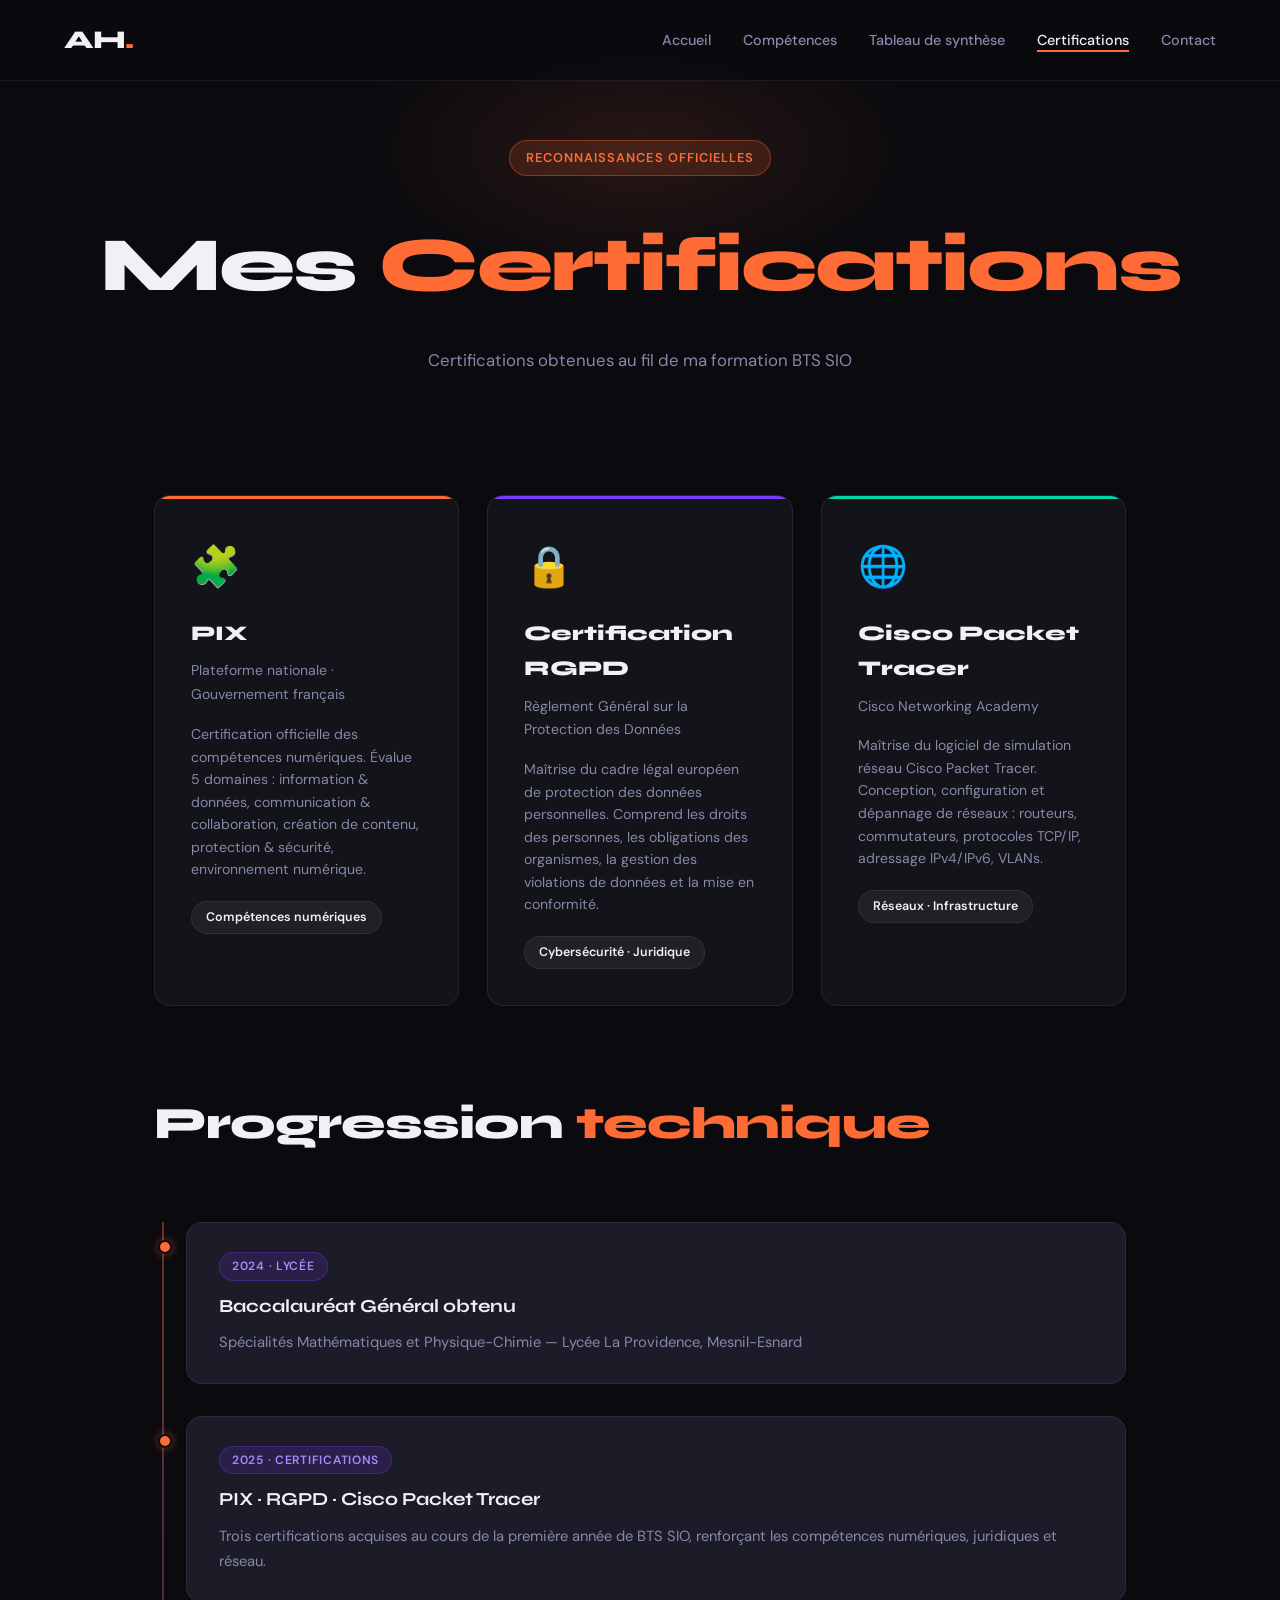
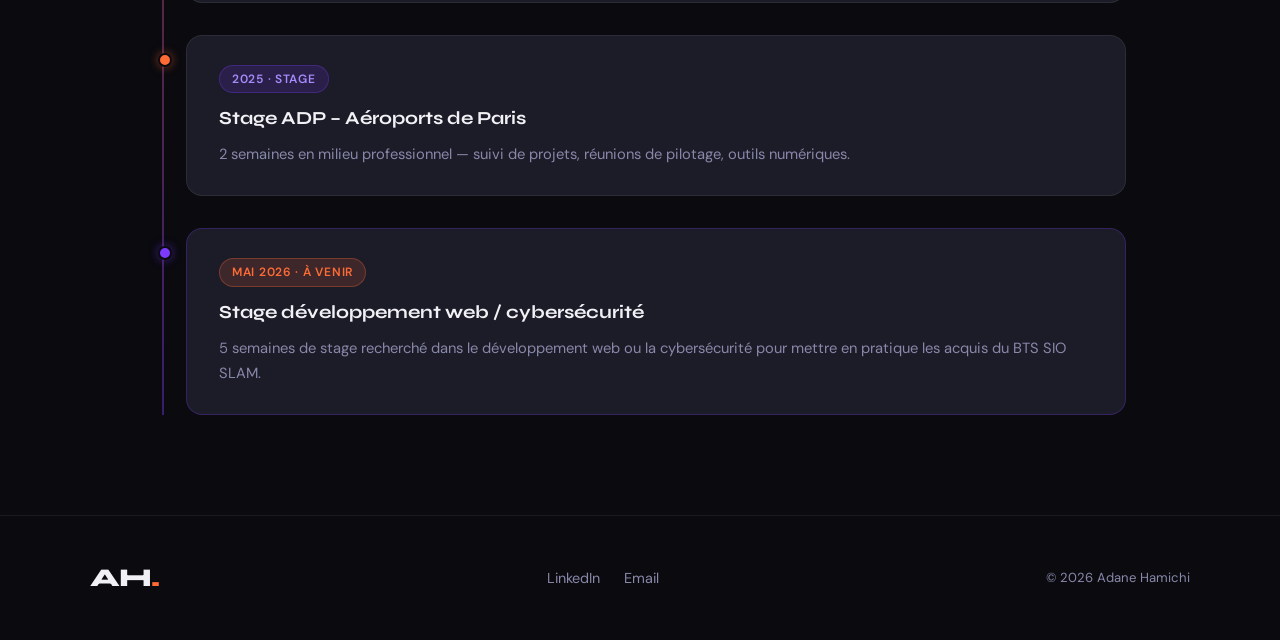
==== certifications.html @ 5dee163d "Add files via upload" ====
<!DOCTYPE html>
<html lang="fr">
<head>
  <meta charset="UTF-8" />
  <meta name="viewport" content="width=device-width, initial-scale=1.0"/>
  <title>Certifications – Adane Hamichi</title>
  <link rel="stylesheet" href="style.css" />
  <link href="https://fonts.googleapis.com/css2?family=Syne:wght@400;600;700;800&family=DM+Sans:ital,wght@0,300;0,400;0,500;1,300&display=swap" rel="stylesheet">
</head>
<body>

  <nav class="navbar">
    <div class="nav-logo">AH<span class="dot">.</span></div>
    <ul class="nav-links">
      <li><a href="index.html">Accueil</a></li>
      <li><a href="competences.html">Compétences</a></li>
      <li><a href="synthese.html">Tableau de synthèse</a></li>
      <li><a href="certifications.html" class="active">Certifications</a></li>
      <li><a href="contact.html">Contact</a></li>
    </ul>
    <div class="burger" onclick="toggleMenu()">&#9776;</div>
  </nav>

  <div class="page-hero">
    <span class="tag">Reconnaissances officielles</span>
    <h1>Mes <span class="accent">Certifications</span></h1>
    <p>Certifications obtenues au fil de ma formation BTS SIO</p>
  </div>

  <div class="certs-section">

    <div class="certs-grid">

      <!-- PIX -->
      <div class="cert-card" style="--card-color:#ff6b35;">
        <div class="cert-icon">🧩</div>
        <h3>PIX</h3>
        <div class="cert-org">Plateforme nationale · Gouvernement français</div>
        <p>Certification officielle des compétences numériques. Évalue 5 domaines : information & données, communication & collaboration, création de contenu, protection & sécurité, environnement numérique.</p>
        <span class="cert-badge">Compétences numériques</span>
      </div>

      <!-- RGPD -->
      <div class="cert-card" style="--card-color:#7c3aff;">
        <div class="cert-icon">🔒</div>
        <h3>Certification RGPD</h3>
        <div class="cert-org">Règlement Général sur la Protection des Données</div>
        <p>Maîtrise du cadre légal européen de protection des données personnelles. Comprend les droits des personnes, les obligations des organismes, la gestion des violations de données et la mise en conformité.</p>
        <span class="cert-badge">Cybersécurité · Juridique</span>
      </div>

      <!-- CISCO -->
      <div class="cert-card" style="--card-color:#00d4aa;">
        <div class="cert-icon">🌐</div>
        <h3>Cisco Packet Tracer</h3>
        <div class="cert-org">Cisco Networking Academy</div>
        <p>Maîtrise du logiciel de simulation réseau Cisco Packet Tracer. Conception, configuration et dépannage de réseaux : routeurs, commutateurs, protocoles TCP/IP, adressage IPv4/IPv6, VLANs.</p>
        <span class="cert-badge">Réseaux · Infrastructure</span>
      </div>

    </div>

    <!-- TIMELINE PROGRESSION -->
    <div style="margin-top:80px;">
      <h2 class="section-title">Progression <span class="accent">technique</span></h2>
      <div class="timeline">
        <div class="tl-item">
          <div class="tl-dot"></div>
          <div class="tl-card">
            <span class="tl-tag">2024 · Lycée</span>
            <h3>Baccalauréat Général obtenu</h3>
            <p>Spécialités Mathématiques et Physique-Chimie — Lycée La Providence, Mesnil-Esnard</p>
          </div>
        </div>
        <div class="tl-item">
          <div class="tl-dot"></div>
          <div class="tl-card">
            <span class="tl-tag">2025 · Certifications</span>
            <h3>PIX · RGPD · Cisco Packet Tracer</h3>
            <p>Trois certifications acquises au cours de la première année de BTS SIO, renforçant les compétences numériques, juridiques et réseau.</p>
          </div>
        </div>
        <div class="tl-item">
          <div class="tl-dot"></div>
          <div class="tl-card">
            <span class="tl-tag">2025 · Stage</span>
            <h3>Stage ADP – Aéroports de Paris</h3>
            <p>2 semaines en milieu professionnel — suivi de projets, réunions de pilotage, outils numériques.</p>
          </div>
        </div>
        <div class="tl-item">
          <div class="tl-dot" style="background:var(--accent2);box-shadow:0 0 10px rgba(124,58,255,0.5);"></div>
          <div class="tl-card" style="border-color:rgba(124,58,255,0.25);">
            <span class="tl-tag" style="background:rgba(255,107,53,0.15);border-color:rgba(255,107,53,0.3);color:var(--accent);">Mai 2026 · À venir</span>
            <h3>Stage développement web / cybersécurité</h3>
            <p>5 semaines de stage recherché dans le développement web ou la cybersécurité pour mettre en pratique les acquis du BTS SIO SLAM.</p>
          </div>
        </div>
      </div>
    </div>

  </div>

  <footer class="footer">
    <div class="footer-inner">
      <span class="nav-logo">AH<span class="dot">.</span></span>
      <div class="footer-links">
        <a href="https://www.linkedin.com/in/adane-hamichi-792073328/" target="_blank">LinkedIn</a>
        <a href="mailto:adane.hamichi@campus-la-chataigneraie.org">Email</a>
      </div>
      <p>© 2026 Adane Hamichi</p>
    </div>
  </footer>

  <script>
    function toggleMenu() {
      document.querySelector('.nav-links').classList.toggle('open');
    }
  </script>
</body>
</html>
---- style.css ----
/* ===========================
   ROOT & RESET
=========================== */
:root {
  --bg: #0a0a0f;
  --surface: #13131a;
  --surface2: #1c1c28;
  --accent: #ff6b35;
  --accent2: #7c3aff;
  --accent3: #00d4aa;
  --text: #f0f0f5;
  --text-muted: #8888aa;
  --border: rgba(255,255,255,0.07);
  --radius: 16px;
  --font-head: 'Syne', sans-serif;
  --font-body: 'DM Sans', sans-serif;
}

*, *::before, *::after { box-sizing: border-box; margin: 0; padding: 0; }
html { scroll-behavior: smooth; }

body {
  background: var(--bg);
  color: var(--text);
  font-family: var(--font-body);
  font-size: 16px;
  line-height: 1.7;
  overflow-x: hidden;
}

a { text-decoration: none; color: inherit; }
ul { list-style: none; }
img { max-width: 100%; display: block; }

/* ===========================
   NAVBAR
=========================== */
.navbar {
  position: fixed;
  top: 0; left: 0; right: 0;
  z-index: 1000;
  display: flex;
  align-items: center;
  justify-content: space-between;
  padding: 18px 5%;
  background: rgba(10,10,15,0.85);
  backdrop-filter: blur(16px);
  border-bottom: 1px solid var(--border);
}

.nav-logo {
  font-family: var(--font-head);
  font-size: 1.6rem;
  font-weight: 800;
  letter-spacing: -1px;
}
.nav-logo .dot { color: var(--accent); }

.nav-links {
  display: flex;
  gap: 2rem;
}
.nav-links a {
  font-size: 0.9rem;
  font-weight: 500;
  color: var(--text-muted);
  transition: color 0.2s;
  position: relative;
}
.nav-links a::after {
  content: '';
  position: absolute;
  bottom: -3px; left: 0;
  height: 2px; width: 0;
  background: var(--accent);
  transition: width 0.3s;
}
.nav-links a:hover, .nav-links a.active {
  color: var(--text);
}
.nav-links a:hover::after, .nav-links a.active::after {
  width: 100%;
}

.burger {
  display: none;
  font-size: 1.5rem;
  cursor: pointer;
  color: var(--text);
}

/* ===========================
   HERO
=========================== */
.hero {
  min-height: 100vh;
  display: flex;
  align-items: center;
  padding: 120px 5% 80px;
  position: relative;
  overflow: hidden;
}

.hero-bg {
  position: absolute;
  inset: 0;
  z-index: 0;
}

.blob {
  position: absolute;
  border-radius: 50%;
  filter: blur(80px);
  opacity: 0.18;
}
.blob1 {
  width: 500px; height: 500px;
  background: var(--accent);
  top: -100px; right: -100px;
  animation: float1 8s ease-in-out infinite;
}
.blob2 {
  width: 350px; height: 350px;
  background: var(--accent2);
  bottom: 50px; left: -80px;
  animation: float2 10s ease-in-out infinite;
}
.blob3 {
  width: 280px; height: 280px;
  background: var(--accent3);
  top: 40%; left: 40%;
  animation: float1 12s ease-in-out infinite reverse;
}

@keyframes float1 {
  0%,100% { transform: translateY(0) scale(1); }
  50% { transform: translateY(-30px) scale(1.05); }
}
@keyframes float2 {
  0%,100% { transform: translateY(0) scale(1); }
  50% { transform: translateY(20px) scale(0.95); }
}

.hero-content {
  position: relative;
  z-index: 1;
  max-width: 650px;
}

.tag {
  display: inline-block;
  background: rgba(255,107,53,0.15);
  border: 1px solid rgba(255,107,53,0.35);
  color: var(--accent);
  font-size: 0.8rem;
  font-weight: 600;
  letter-spacing: 0.08em;
  text-transform: uppercase;
  padding: 6px 16px;
  border-radius: 100px;
  margin-bottom: 24px;
}

.hero-content h1 {
  font-family: var(--font-head);
  font-size: clamp(3.5rem, 8vw, 7rem);
  font-weight: 800;
  line-height: 0.95;
  letter-spacing: -3px;
  margin-bottom: 24px;
}

.accent { color: var(--accent); }

.hero-sub {
  font-size: 1.1rem;
  color: var(--text-muted);
  margin-bottom: 40px;
  line-height: 1.8;
}

.hero-btns {
  display: flex;
  gap: 16px;
  flex-wrap: wrap;
}

.btn-primary {
  background: var(--accent);
  color: #fff;
  padding: 14px 32px;
  border-radius: 100px;
  font-weight: 600;
  font-size: 0.95rem;
  transition: transform 0.2s, box-shadow 0.2s;
  box-shadow: 0 0 0 0 rgba(255,107,53,0.4);
}
.btn-primary:hover {
  transform: translateY(-2px);
  box-shadow: 0 8px 30px rgba(255,107,53,0.35);
}

.btn-outline {
  border: 1.5px solid var(--border);
  color: var(--text);
  padding: 14px 32px;
  border-radius: 100px;
  font-weight: 500;
  font-size: 0.95rem;
  transition: border-color 0.2s, background 0.2s;
}
.btn-outline:hover {
  border-color: var(--accent);
  background: rgba(255,107,53,0.08);
}

.hero-badge {
  position: absolute;
  right: 8%;
  bottom: 12%;
  z-index: 1;
}
.badge-ring {
  position: relative;
  width: 140px; height: 140px;
}
.badge-svg {
  width: 140px; height: 140px;
  animation: spin 18s linear infinite;
}
@keyframes spin { to { transform: rotate(360deg); } }
.badge-center {
  position: absolute;
  inset: 0;
  display: flex;
  align-items: center;
  justify-content: center;
  font-size: 2.2rem;
}

/* ===========================
   ANIMATIONS
=========================== */
.animate-fade { animation: fadeIn 0.8s ease both; }
.animate-up { animation: slideUp 0.8s ease both; }
.delay1 { animation-delay: 0.2s; }
.delay2 { animation-delay: 0.4s; }
.delay3 { animation-delay: 0.6s; }

@keyframes fadeIn {
  from { opacity: 0; }
  to { opacity: 1; }
}
@keyframes slideUp {
  from { opacity: 0; transform: translateY(30px); }
  to { opacity: 1; transform: translateY(0); }
}

/* ===========================
   ABOUT STRIP
=========================== */
.about-strip {
  background: var(--surface);
  border-top: 1px solid var(--border);
  border-bottom: 1px solid var(--border);
  padding: 40px 5%;
}
.strip-grid {
  display: grid;
  grid-template-columns: repeat(auto-fit, minmax(200px, 1fr));
  gap: 24px;
  max-width: 1100px;
  margin: 0 auto;
}
.strip-card {
  display: flex;
  align-items: center;
  gap: 14px;
}
.strip-icon {
  font-size: 1.8rem;
  flex-shrink: 0;
}
.strip-card strong {
  font-family: var(--font-head);
  font-size: 1rem;
  display: block;
}
.strip-card p {
  color: var(--text-muted);
  font-size: 0.85rem;
}

/* ===========================
   SECTIONS
=========================== */
.section {
  padding: 100px 5%;
  max-width: 1200px;
  margin: 0 auto;
}
.section-dark {
  background: var(--surface);
  max-width: 100%;
  padding: 100px 5%;
}
.section-dark > * { max-width: 1100px; margin-left: auto; margin-right: auto; }

.section-title {
  font-family: var(--font-head);
  font-size: clamp(1.8rem, 4vw, 2.8rem);
  font-weight: 800;
  letter-spacing: -1px;
  margin-bottom: 60px;
}

/* ===========================
   TIMELINE
=========================== */
.timeline {
  display: flex;
  flex-direction: column;
  gap: 32px;
  position: relative;
  padding-left: 32px;
}
.timeline::before {
  content: '';
  position: absolute;
  left: 8px;
  top: 0; bottom: 0;
  width: 2px;
  background: linear-gradient(to bottom, var(--accent), var(--accent2));
  opacity: 0.4;
}

.tl-item {
  position: relative;
}
.tl-dot {
  position: absolute;
  left: -28px;
  top: 18px;
  width: 14px; height: 14px;
  background: var(--accent);
  border-radius: 50%;
  border: 2px solid var(--bg);
  box-shadow: 0 0 10px rgba(255,107,53,0.5);
}

.tl-card {
  background: var(--surface2);
  border: 1px solid var(--border);
  border-radius: var(--radius);
  padding: 28px 32px;
  transition: border-color 0.2s;
}
.tl-card:hover {
  border-color: rgba(255,107,53,0.4);
}
.tl-tag {
  display: inline-block;
  background: rgba(124,58,255,0.15);
  border: 1px solid rgba(124,58,255,0.3);
  color: #a78bfa;
  font-size: 0.75rem;
  font-weight: 600;
  padding: 3px 12px;
  border-radius: 100px;
  margin-bottom: 10px;
  text-transform: uppercase;
  letter-spacing: 0.06em;
}
.tl-card h3 {
  font-family: var(--font-head);
  font-size: 1.15rem;
  font-weight: 700;
  margin-bottom: 8px;
}
.tl-card p { color: var(--text-muted); font-size: 0.92rem; }

/* ===========================
   EDU GRID
=========================== */
.edu-grid {
  display: grid;
  grid-template-columns: repeat(auto-fit, minmax(280px, 1fr));
  gap: 24px;
  max-width: 1100px;
  margin: 0 auto;
}
.edu-card {
  background: var(--surface2);
  border: 1px solid var(--border);
  border-radius: var(--radius);
  padding: 32px;
  transition: transform 0.2s, border-color 0.2s;
}
.edu-card:hover {
  transform: translateY(-4px);
  border-color: rgba(255,107,53,0.35);
}
.edu-year {
  color: var(--accent);
  font-family: var(--font-head);
  font-size: 0.85rem;
  font-weight: 700;
  letter-spacing: 0.05em;
  margin-bottom: 10px;
}
.edu-card h3 {
  font-family: var(--font-head);
  font-size: 1.2rem;
  font-weight: 700;
  margin-bottom: 4px;
}
.edu-card > p { color: var(--text-muted); font-size: 0.9rem; }
.edu-detail {
  margin-top: 12px;
  color: var(--text-muted);
  font-size: 0.85rem;
  line-height: 1.6;
}

/* ===========================
   CTA
=========================== */
.cta-section {
  background: linear-gradient(135deg, rgba(255,107,53,0.12), rgba(124,58,255,0.12));
  border-top: 1px solid var(--border);
  border-bottom: 1px solid var(--border);
  padding: 100px 5%;
  text-align: center;
}
.cta-section h2 {
  font-family: var(--font-head);
  font-size: clamp(1.6rem, 4vw, 2.4rem);
  font-weight: 800;
  margin-bottom: 16px;
}
.cta-section p {
  color: var(--text-muted);
  max-width: 500px;
  margin: 0 auto 36px;
}

/* ===========================
   FOOTER
=========================== */
.footer {
  padding: 40px 5%;
  border-top: 1px solid var(--border);
}
.footer-inner {
  max-width: 1100px;
  margin: 0 auto;
  display: flex;
  align-items: center;
  justify-content: space-between;
  flex-wrap: wrap;
  gap: 16px;
}
.footer-links {
  display: flex;
  gap: 24px;
}
.footer-links a {
  color: var(--text-muted);
  font-size: 0.9rem;
  transition: color 0.2s;
}
.footer-links a:hover { color: var(--accent); }
.footer p { color: var(--text-muted); font-size: 0.82rem; }

/* ===========================
   PAGE HERO (inner pages)
=========================== */
.page-hero {
  padding: 140px 5% 60px;
  text-align: center;
  position: relative;
  overflow: hidden;
}
.page-hero::before {
  content: '';
  position: absolute;
  top: 0; left: 50%;
  transform: translateX(-50%);
  width: 600px; height: 300px;
  background: radial-gradient(ellipse, rgba(255,107,53,0.12) 0%, transparent 70%);
}
.page-hero h1 {
  font-family: var(--font-head);
  font-size: clamp(2.5rem, 6vw, 5rem);
  font-weight: 800;
  letter-spacing: -2px;
  margin-bottom: 16px;
  position: relative;
}
.page-hero p {
  color: var(--text-muted);
  font-size: 1.05rem;
  max-width: 500px;
  margin: 0 auto;
  position: relative;
}

/* ===========================
   SKILL BARS (competences)
=========================== */
.skills-section {
  padding: 60px 5% 100px;
  max-width: 1100px;
  margin: 0 auto;
}

.skills-grid {
  display: grid;
  grid-template-columns: repeat(auto-fit, minmax(320px, 1fr));
  gap: 40px;
  margin-bottom: 60px;
}

.skill-group h3 {
  font-family: var(--font-head);
  font-size: 1rem;
  font-weight: 700;
  letter-spacing: 0.06em;
  text-transform: uppercase;
  color: var(--accent);
  margin-bottom: 20px;
  padding-bottom: 10px;
  border-bottom: 1px solid var(--border);
}

.skill-item {
  margin-bottom: 18px;
}
.skill-label {
  display: flex;
  justify-content: space-between;
  margin-bottom: 6px;
  font-size: 0.9rem;
}
.skill-label span:last-child { color: var(--text-muted); font-size: 0.8rem; }
.skill-bar {
  height: 6px;
  background: var(--surface2);
  border-radius: 100px;
  overflow: hidden;
}
.skill-fill {
  height: 100%;
  border-radius: 100px;
  background: linear-gradient(90deg, var(--accent), var(--accent2));
  transform-origin: left;
  animation: grow 1s ease both;
  animation-delay: var(--d, 0s);
}
@keyframes grow {
  from { transform: scaleX(0); }
  to { transform: scaleX(1); }
}

.tech-tags {
  display: flex;
  flex-wrap: wrap;
  gap: 10px;
  margin-top: 16px;
}
.tech-tag {
  background: var(--surface2);
  border: 1px solid var(--border);
  padding: 6px 16px;
  border-radius: 100px;
  font-size: 0.85rem;
  transition: border-color 0.2s, color 0.2s;
}
.tech-tag:hover {
  border-color: var(--accent);
  color: var(--accent);
}

/* ===========================
   TABLEAU DE SYNTHESE
=========================== */
.synthese-section {
  padding: 60px 5% 100px;
  max-width: 1300px;
  margin: 0 auto;
  overflow-x: auto;
}

.synthese-info {
  display: grid;
  grid-template-columns: repeat(auto-fit, minmax(240px, 1fr));
  gap: 20px;
  margin-bottom: 50px;
}
.info-card {
  background: var(--surface);
  border: 1px solid var(--border);
  border-radius: var(--radius);
  padding: 20px 24px;
}
.info-card label {
  display: block;
  color: var(--text-muted);
  font-size: 0.78rem;
  text-transform: uppercase;
  letter-spacing: 0.07em;
  margin-bottom: 4px;
}
.info-card strong {
  font-family: var(--font-head);
  font-size: 1rem;
  font-weight: 700;
}
.info-card a { color: var(--accent); }
.info-card a:hover { text-decoration: underline; }

.synthese-table-wrap {
  overflow-x: auto;
  border-radius: var(--radius);
  border: 1px solid var(--border);
}

table {
  width: 100%;
  border-collapse: collapse;
  min-width: 900px;
}
thead th {
  background: var(--surface2);
  padding: 14px 16px;
  font-family: var(--font-head);
  font-size: 0.8rem;
  font-weight: 700;
  text-align: left;
  letter-spacing: 0.04em;
  border-bottom: 2px solid var(--border);
  color: var(--text-muted);
  text-transform: uppercase;
}
thead th:first-child { color: var(--accent); }
tbody tr {
  border-bottom: 1px solid var(--border);
  transition: background 0.15s;
}
tbody tr:hover { background: rgba(255,255,255,0.03); }
tbody td {
  padding: 14px 16px;
  font-size: 0.88rem;
  vertical-align: top;
}
.check {
  display: inline-block;
  width: 24px; height: 24px;
  background: rgba(0,212,170,0.2);
  border: 1.5px solid var(--accent3);
  border-radius: 6px;
  text-align: center;
  line-height: 22px;
  font-size: 0.9rem;
  color: var(--accent3);
}
.empty {
  display: inline-block;
  width: 24px; height: 24px;
  background: var(--surface2);
  border: 1.5px solid var(--border);
  border-radius: 6px;
}
.section-header td {
  background: var(--surface2);
  color: var(--accent);
  font-family: var(--font-head);
  font-weight: 700;
  font-size: 0.85rem;
  letter-spacing: 0.05em;
  text-transform: uppercase;
  padding: 10px 16px;
  border-bottom: 1px solid var(--border);
}

/* ===========================
   CERTIFICATIONS
=========================== */
.certs-section {
  padding: 60px 5% 100px;
  max-width: 1100px;
  margin: 0 auto;
}
.certs-grid {
  display: grid;
  grid-template-columns: repeat(auto-fit, minmax(300px, 1fr));
  gap: 28px;
}
.cert-card {
  background: var(--surface);
  border: 1px solid var(--border);
  border-radius: var(--radius);
  padding: 36px;
  position: relative;
  overflow: hidden;
  transition: transform 0.2s, border-color 0.2s;
}
.cert-card::before {
  content: '';
  position: absolute;
  top: 0; left: 0; right: 0;
  height: 3px;
  background: var(--card-color, var(--accent));
}
.cert-card:hover {
  transform: translateY(-6px);
  border-color: var(--card-color, var(--accent));
}
.cert-icon {
  font-size: 2.5rem;
  margin-bottom: 16px;
}
.cert-card h3 {
  font-family: var(--font-head);
  font-size: 1.3rem;
  font-weight: 800;
  margin-bottom: 8px;
}
.cert-card .cert-org {
  color: var(--text-muted);
  font-size: 0.88rem;
  margin-bottom: 16px;
}
.cert-card p {
  color: var(--text-muted);
  font-size: 0.88rem;
  line-height: 1.6;
}
.cert-badge {
  display: inline-block;
  margin-top: 20px;
  padding: 5px 14px;
  border-radius: 100px;
  font-size: 0.78rem;
  font-weight: 600;
  background: rgba(255,255,255,0.06);
  border: 1px solid var(--border);
}

/* ===========================
   CONTACT
=========================== */
.contact-section {
  padding: 60px 5% 100px;
  max-width: 900px;
  margin: 0 auto;
}
.contact-grid {
  display: grid;
  grid-template-columns: 1fr 1.5fr;
  gap: 60px;
}
.contact-info h3 {
  font-family: var(--font-head);
  font-size: 1.2rem;
  font-weight: 700;
  margin-bottom: 30px;
}
.contact-item {
  display: flex;
  align-items: flex-start;
  gap: 14px;
  margin-bottom: 24px;
}
.contact-item-icon {
  font-size: 1.3rem;
  flex-shrink: 0;
  margin-top: 2px;
}
.contact-item strong {
  display: block;
  font-size: 0.8rem;
  text-transform: uppercase;
  letter-spacing: 0.07em;
  color: var(--text-muted);
  margin-bottom: 2px;
}
.contact-item a { color: var(--accent); }
.contact-item a:hover { text-decoration: underline; }

.contact-form label {
  display: block;
  font-size: 0.82rem;
  text-transform: uppercase;
  letter-spacing: 0.06em;
  color: var(--text-muted);
  margin-bottom: 6px;
}
.contact-form input,
.contact-form textarea {
  width: 100%;
  background: var(--surface);
  border: 1px solid var(--border);
  border-radius: 10px;
  padding: 12px 16px;
  color: var(--text);
  font-family: var(--font-body);
  font-size: 0.95rem;
  transition: border-color 0.2s;
  margin-bottom: 20px;
  resize: vertical;
}
.contact-form input:focus,
.contact-form textarea:focus {
  outline: none;
  border-color: var(--accent);
}
.contact-form textarea { min-height: 140px; }
.contact-form .btn-primary { width: 100%; text-align: center; display: block; border: none; cursor: pointer; }

/* ===========================
   RESPONSIVE
=========================== */
@media (max-width: 768px) {
  .nav-links { display: none; flex-direction: column; position: fixed; top: 70px; left: 0; right: 0; background: var(--surface); padding: 20px 5%; border-bottom: 1px solid var(--border); gap: 16px; }
  .nav-links.open { display: flex; }
  .burger { display: block; }
  .hero { padding-top: 100px; }
  .hero-badge { display: none; }
  .contact-grid { grid-template-columns: 1fr; }
}
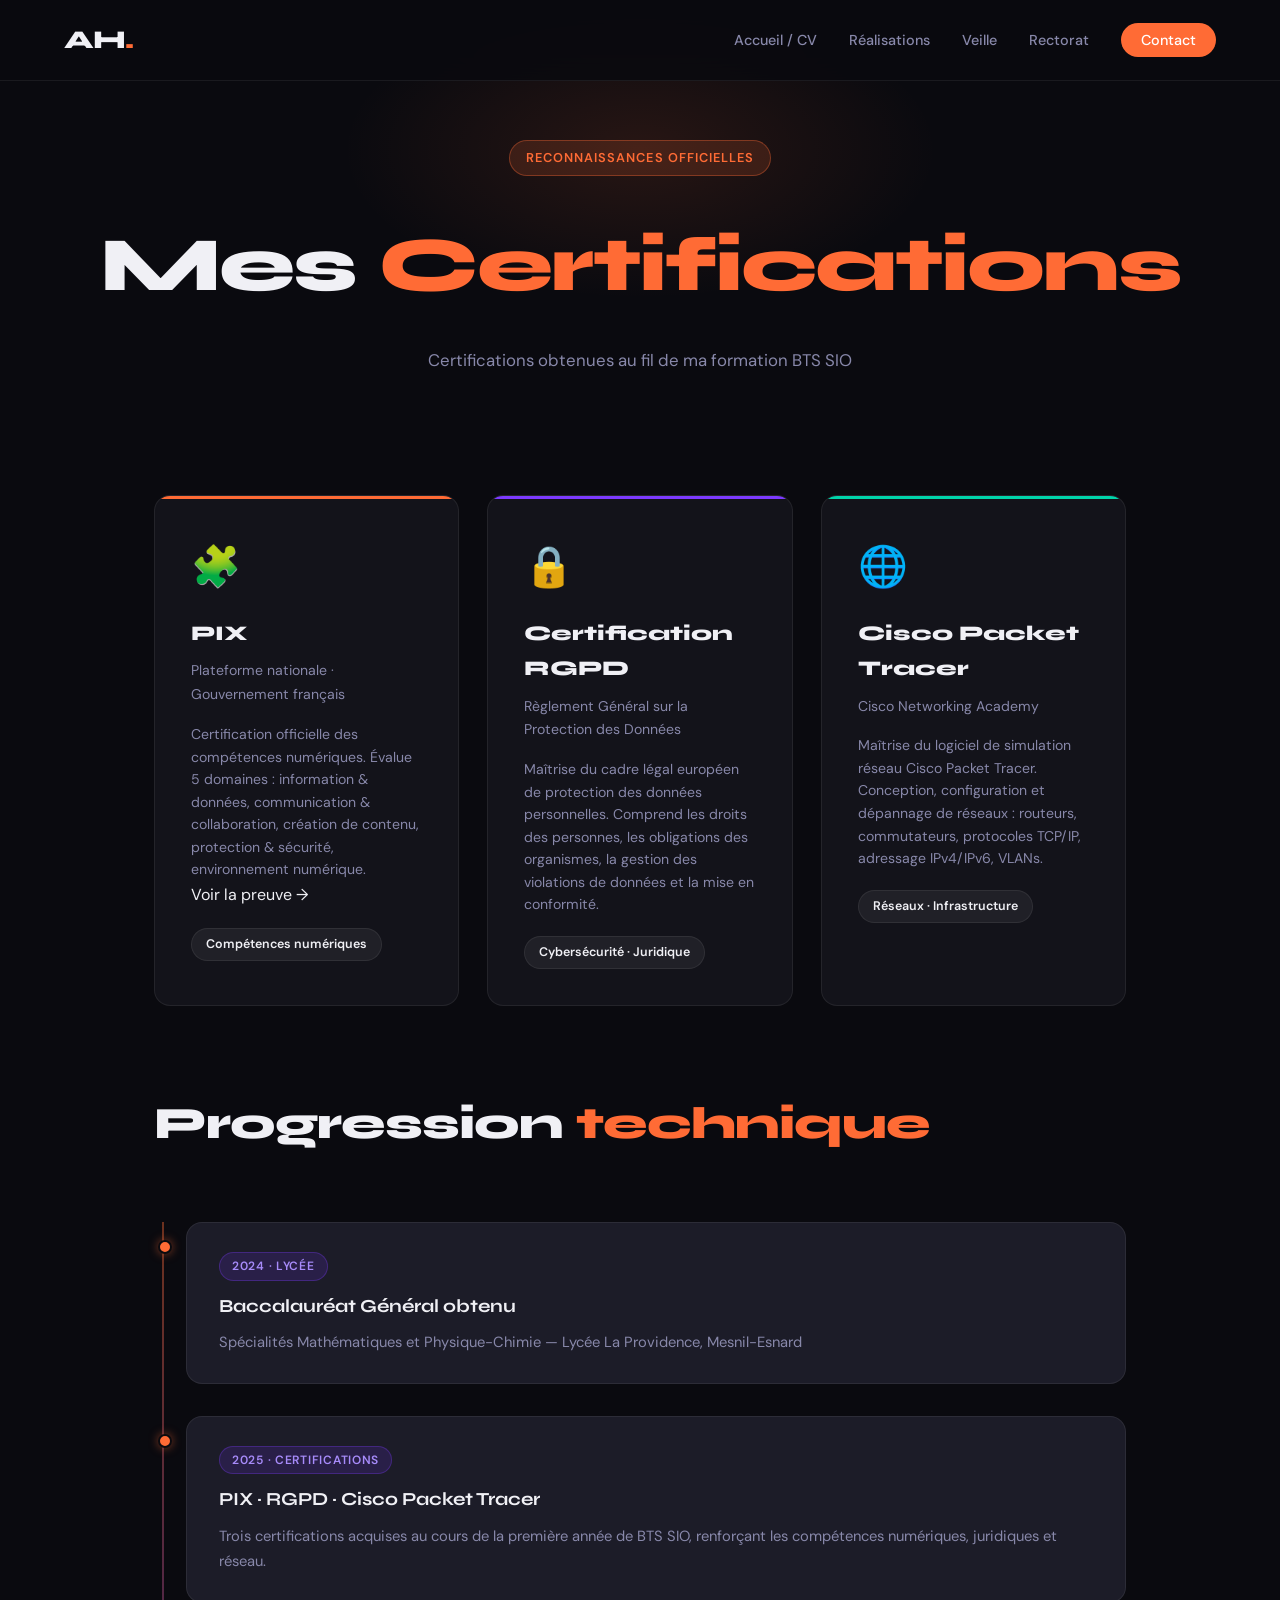
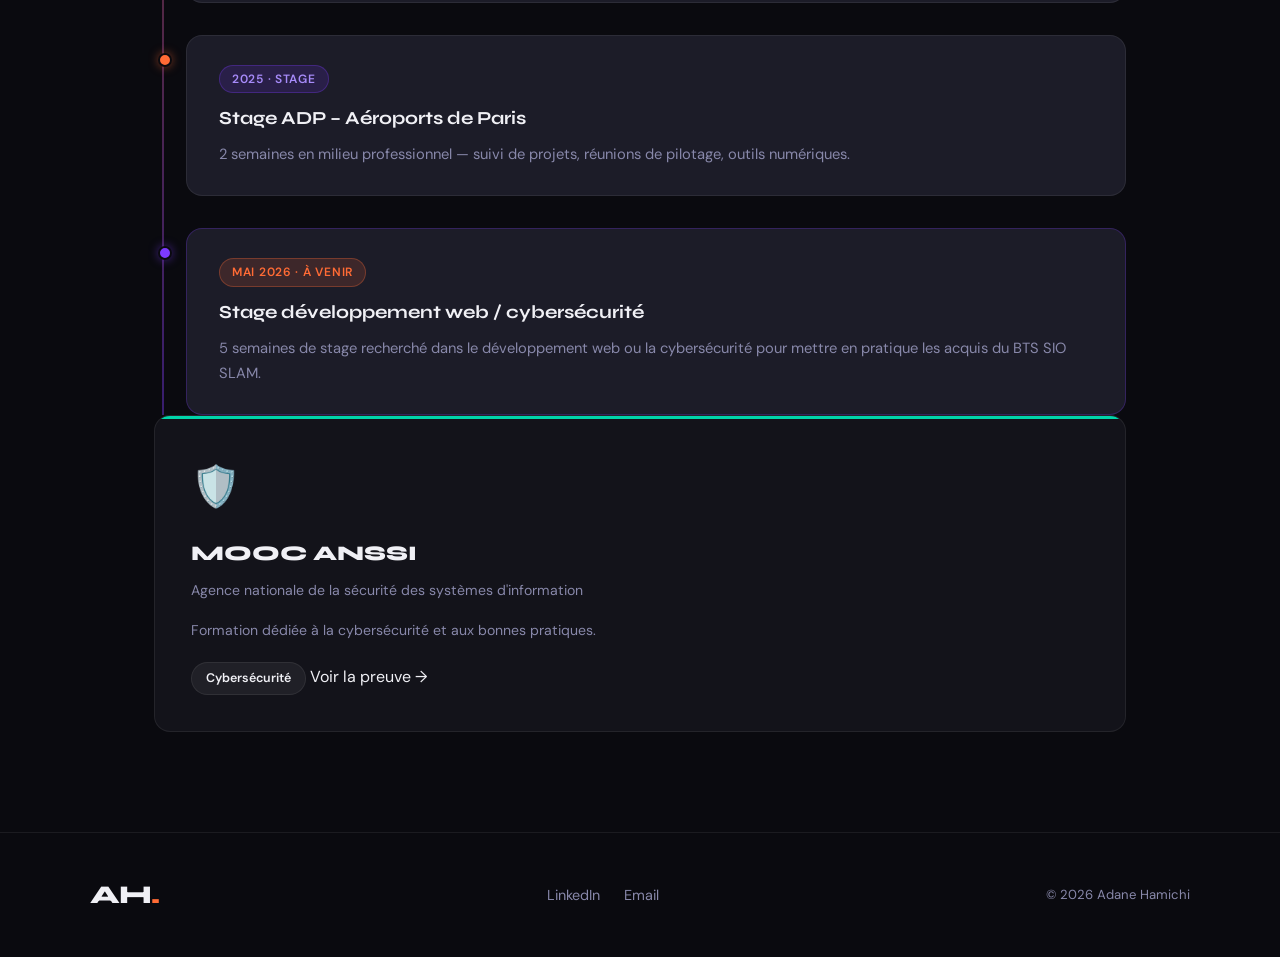
==== commit 8c4e9f26: "Add files via upload" ====
--- a/certifications.html
+++ b/certifications.html
@@ -10,16 +10,16 @@
 <body>
 
   <nav class="navbar">
-    <div class="nav-logo">AH<span class="dot">.</span></div>
-    <ul class="nav-links">
-      <li><a href="index.html">Accueil</a></li>
-      <li><a href="competences.html">Compétences</a></li>
-      <li><a href="synthese.html">Tableau de synthèse</a></li>
-      <li><a href="certifications.html" class="active">Certifications</a></li>
-      <li><a href="contact.html">Contact</a></li>
-    </ul>
-    <div class="burger" onclick="toggleMenu()">&#9776;</div>
-  </nav>
+  <div class="nav-logo">AH<span class="dot">.</span></div>
+  <ul class="nav-links">
+    <li><a href="index.html">Accueil / CV</a></li>
+    <li><a href="realisations.html">Réalisations</a></li>
+    <li><a href="veille.html">Veille</a></li>
+    <li><a href="rectorat.html">Rectorat</a></li>
+    <li><a href="index.html#contact" class="btn-primary" style="padding: 8px 20px; color: white;">Contact</a></li>
+  </ul>
+  <div class="burger" onclick="toggleMenu()">&#9776;</div>
+</nav>
 
   <div class="page-hero">
     <span class="tag">Reconnaissances officielles</span>
@@ -32,16 +32,21 @@
     <div class="certs-grid">
 
       <!-- PIX -->
-      <div class="cert-card" style="--card-color:#ff6b35;">
+      <div class="cert-card" id="pix" style="--card-color:#ff6b35;">
         <div class="cert-icon">🧩</div>
         <h3>PIX</h3>
         <div class="cert-org">Plateforme nationale · Gouvernement français</div>
         <p>Certification officielle des compétences numériques. Évalue 5 domaines : information & données, communication & collaboration, création de contenu, protection & sécurité, environnement numérique.</p>
+        <a href="preuves/pix.pdf"
+          target="_blank"
+          class="rp-link">
+          Voir la preuve →
+        </a>
         <span class="cert-badge">Compétences numériques</span>
       </div>
 
       <!-- RGPD -->
-      <div class="cert-card" style="--card-color:#7c3aff;">
+      <div class="cert-card" id="rgpd" style="--card-color:#7c3aff;">
         <div class="cert-icon">🔒</div>
         <h3>Certification RGPD</h3>
         <div class="cert-org">Règlement Général sur la Protection des Données</div>
@@ -50,7 +55,7 @@
       </div>
 
       <!-- CISCO -->
-      <div class="cert-card" style="--card-color:#00d4aa;">
+      <div class="cert-card" id="cisco" style="--card-color:#00d4aa;">
         <div class="cert-icon">🌐</div>
         <h3>Cisco Packet Tracer</h3>
         <div class="cert-org">Cisco Networking Academy</div>
@@ -98,6 +103,29 @@
         </div>
       </div>
     </div>
+    <div class="cert-card" style="--card-color:#00d4aa;">
+  <div class="cert-icon">🛡️</div>
+
+  <h3>MOOC ANSSI</h3>
+
+  <div class="cert-org">
+    Agence nationale de la sécurité des systèmes d'information
+  </div>
+
+  <p>
+    Formation dédiée à la cybersécurité et aux bonnes pratiques.
+  </p>
+
+  <span class="cert-badge">
+    Cybersécurité
+  </span>
+
+  <a href="preuves/mooc-anssi.pdf"
+     target="_blank"
+     class="rp-link">
+     Voir la preuve →
+  </a>
+</div>
 
   </div>
 
--- a/style.css
+++ b/style.css
@@ -829,3 +829,13 @@
   .hero-badge { display: none; }
   .contact-grid { grid-template-columns: 1fr; }
 }
+
+html {
+  scroll-behavior: smooth;
+}
+/* On ajuste la section dark pour qu'elle s'intègre mieux dans le flux */
+.section-dark {
+  background: var(--surface);
+  width: 100%;
+  margin: 0;
+}
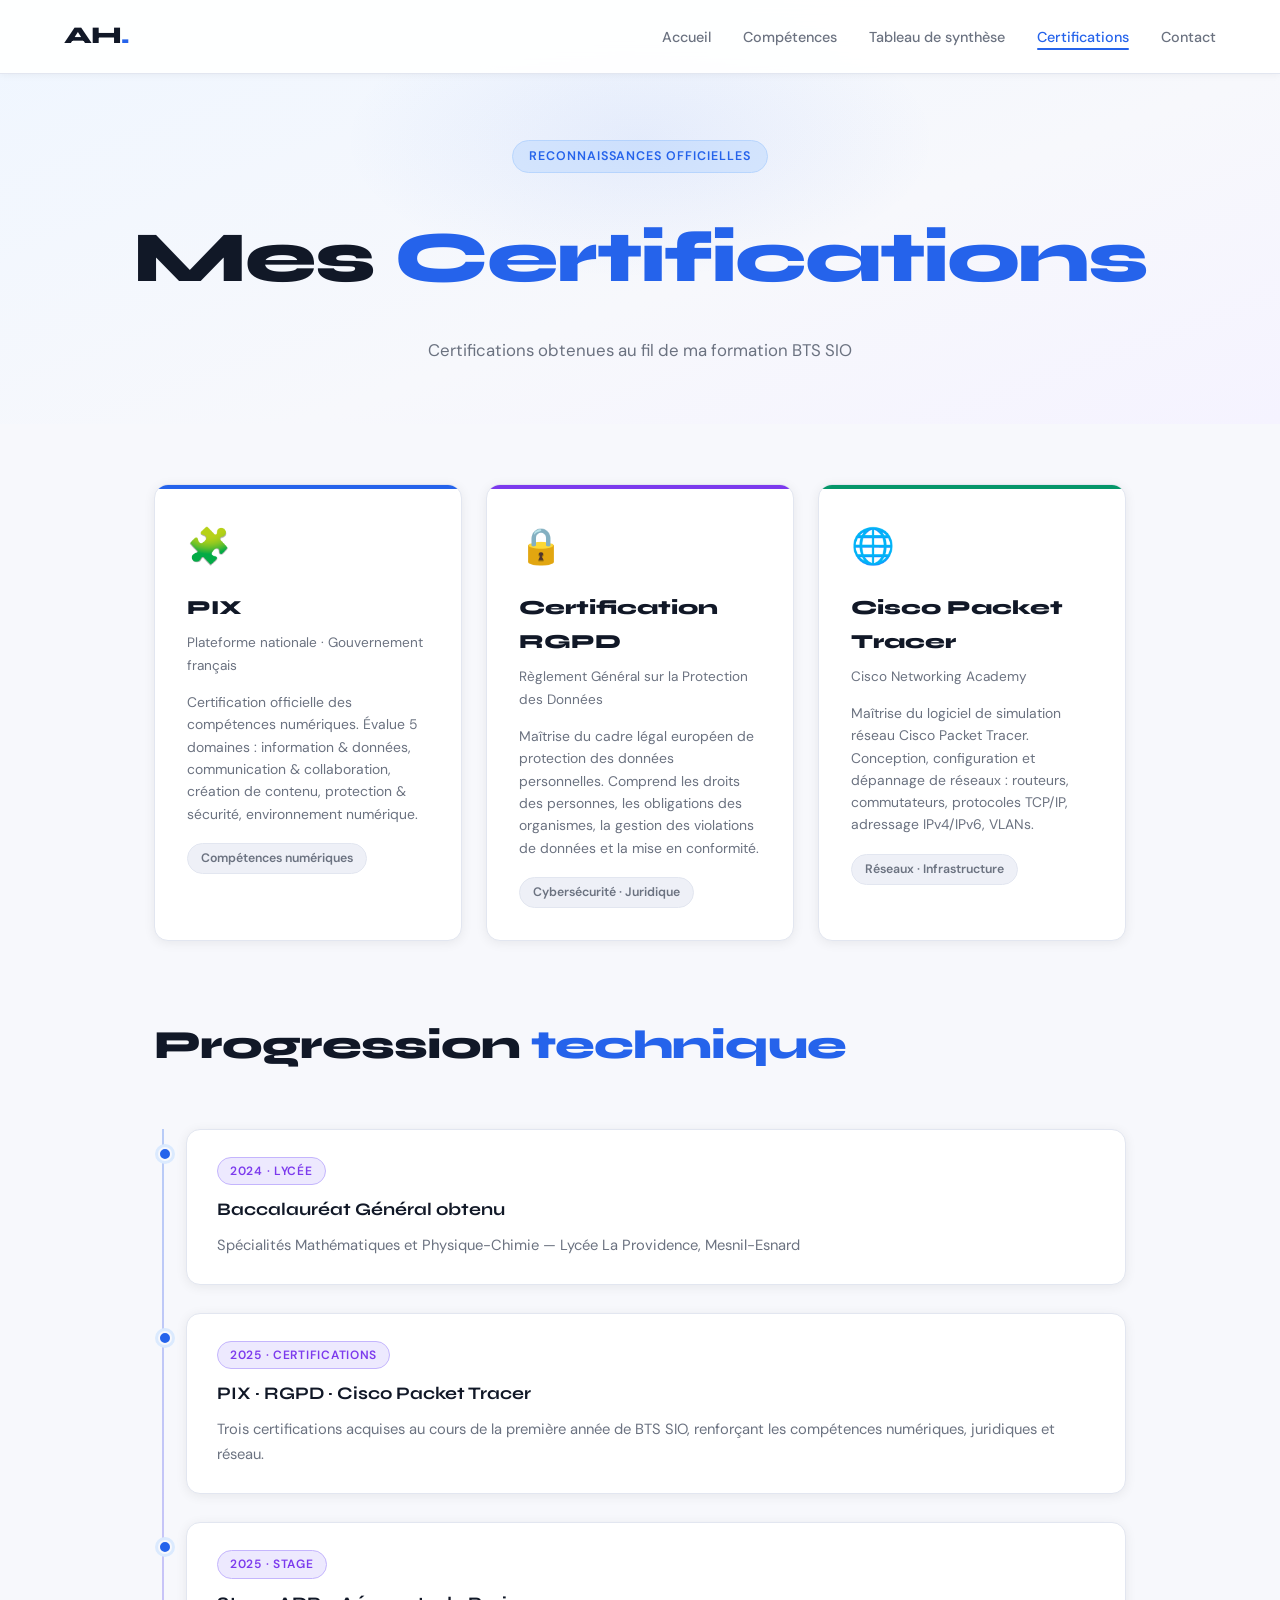
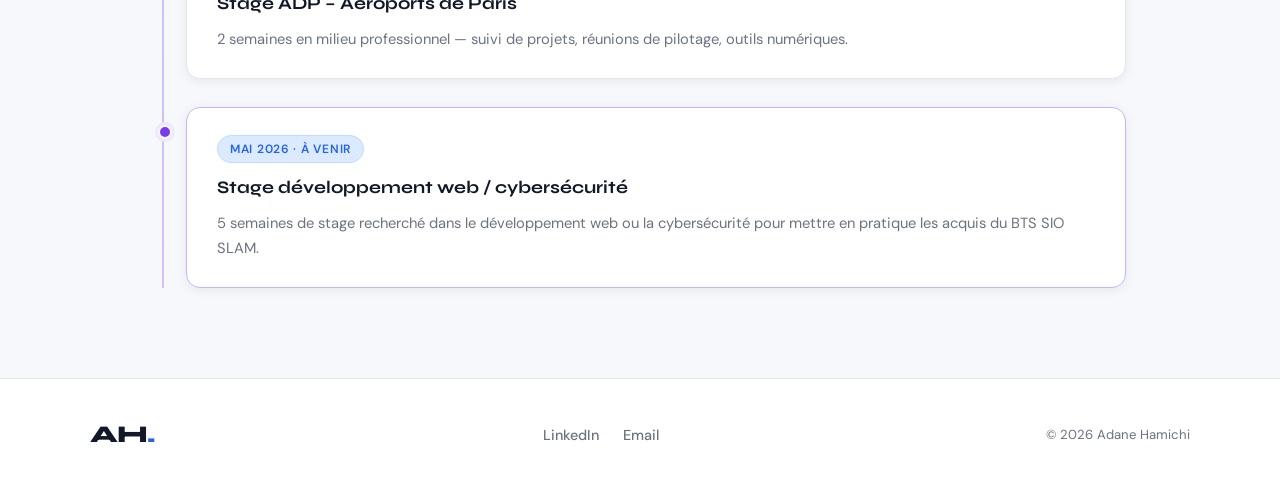
==== commit f7dc5040: "Add files via upload" ====
--- a/certifications.html
+++ b/certifications.html
@@ -10,16 +10,16 @@
 <body>
 
   <nav class="navbar">
-  <div class="nav-logo">AH<span class="dot">.</span></div>
-  <ul class="nav-links">
-    <li><a href="index.html">Accueil / CV</a></li>
-    <li><a href="realisations.html">Réalisations</a></li>
-    <li><a href="veille.html">Veille</a></li>
-    <li><a href="rectorat.html">Rectorat</a></li>
-    <li><a href="index.html#contact" class="btn-primary" style="padding: 8px 20px; color: white;">Contact</a></li>
-  </ul>
-  <div class="burger" onclick="toggleMenu()">&#9776;</div>
-</nav>
+    <div class="nav-logo">AH<span class="dot">.</span></div>
+    <ul class="nav-links">
+      <li><a href="index.html">Accueil</a></li>
+      <li><a href="competences.html">Compétences</a></li>
+      <li><a href="synthese.html">Tableau de synthèse</a></li>
+      <li><a href="certifications.html" class="active">Certifications</a></li>
+      <li><a href="contact.html">Contact</a></li>
+    </ul>
+    <button class="burger" onclick="toggleMenu()" aria-label="Menu">&#9776;</button>
+  </nav>
 
   <div class="page-hero">
     <span class="tag">Reconnaissances officielles</span>
@@ -31,22 +31,15 @@
 
     <div class="certs-grid">
 
-      <!-- PIX -->
-      <div class="cert-card" id="pix" style="--card-color:#ff6b35;">
+      <div class="cert-card" style="--card-color:#2563eb;">
         <div class="cert-icon">🧩</div>
         <h3>PIX</h3>
         <div class="cert-org">Plateforme nationale · Gouvernement français</div>
         <p>Certification officielle des compétences numériques. Évalue 5 domaines : information & données, communication & collaboration, création de contenu, protection & sécurité, environnement numérique.</p>
-        <a href="preuves/pix.pdf"
-          target="_blank"
-          class="rp-link">
-          Voir la preuve →
-        </a>
         <span class="cert-badge">Compétences numériques</span>
       </div>
 
-      <!-- RGPD -->
-      <div class="cert-card" id="rgpd" style="--card-color:#7c3aff;">
+      <div class="cert-card" style="--card-color:#7c3aed;">
         <div class="cert-icon">🔒</div>
         <h3>Certification RGPD</h3>
         <div class="cert-org">Règlement Général sur la Protection des Données</div>
@@ -54,8 +47,7 @@
         <span class="cert-badge">Cybersécurité · Juridique</span>
       </div>
 
-      <!-- CISCO -->
-      <div class="cert-card" id="cisco" style="--card-color:#00d4aa;">
+      <div class="cert-card" style="--card-color:#059669;">
         <div class="cert-icon">🌐</div>
         <h3>Cisco Packet Tracer</h3>
         <div class="cert-org">Cisco Networking Academy</div>
@@ -66,7 +58,7 @@
     </div>
 
     <!-- TIMELINE PROGRESSION -->
-    <div style="margin-top:80px;">
+    <div style="margin-top:70px;">
       <h2 class="section-title">Progression <span class="accent">technique</span></h2>
       <div class="timeline">
         <div class="tl-item">
@@ -94,38 +86,15 @@
           </div>
         </div>
         <div class="tl-item">
-          <div class="tl-dot" style="background:var(--accent2);box-shadow:0 0 10px rgba(124,58,255,0.5);"></div>
-          <div class="tl-card" style="border-color:rgba(124,58,255,0.25);">
-            <span class="tl-tag" style="background:rgba(255,107,53,0.15);border-color:rgba(255,107,53,0.3);color:var(--accent);">Mai 2026 · À venir</span>
+          <div class="tl-dot" style="background:var(--accent2);box-shadow:0 0 0 3px #ede9fe;"></div>
+          <div class="tl-card" style="border-color:#c4b5fd;">
+            <span class="tl-tag" style="background:#dbeafe;border-color:#bfdbfe;color:var(--accent);">Mai 2026 · À venir</span>
             <h3>Stage développement web / cybersécurité</h3>
             <p>5 semaines de stage recherché dans le développement web ou la cybersécurité pour mettre en pratique les acquis du BTS SIO SLAM.</p>
           </div>
         </div>
       </div>
     </div>
-    <div class="cert-card" style="--card-color:#00d4aa;">
-  <div class="cert-icon">🛡️</div>
-
-  <h3>MOOC ANSSI</h3>
-
-  <div class="cert-org">
-    Agence nationale de la sécurité des systèmes d'information
-  </div>
-
-  <p>
-    Formation dédiée à la cybersécurité et aux bonnes pratiques.
-  </p>
-
-  <span class="cert-badge">
-    Cybersécurité
-  </span>
-
-  <a href="preuves/mooc-anssi.pdf"
-     target="_blank"
-     class="rp-link">
-     Voir la preuve →
-  </a>
-</div>
 
   </div>
 
--- a/style.css
+++ b/style.css
@@ -2,16 +2,19 @@
    ROOT & RESET
 =========================== */
 :root {
-  --bg: #0a0a0f;
-  --surface: #13131a;
-  --surface2: #1c1c28;
-  --accent: #ff6b35;
-  --accent2: #7c3aff;
-  --accent3: #00d4aa;
-  --text: #f0f0f5;
-  --text-muted: #8888aa;
-  --border: rgba(255,255,255,0.07);
-  --radius: 16px;
+  --bg: #f7f8fc;
+  --surface: #ffffff;
+  --surface2: #eef0f7;
+  --accent: #2563eb;
+  --accent2: #7c3aed;
+  --accent3: #059669;
+  --accent-light: #dbeafe;
+  --text: #111827;
+  --text-muted: #6b7280;
+  --border: #e2e6f0;
+  --radius: 14px;
+  --shadow: 0 2px 12px rgba(0,0,0,0.07);
+  --shadow-lg: 0 8px 32px rgba(0,0,0,0.1);
   --font-head: 'Syne', sans-serif;
   --font-body: 'DM Sans', sans-serif;
 }
@@ -42,17 +45,19 @@
   display: flex;
   align-items: center;
   justify-content: space-between;
-  padding: 18px 5%;
-  background: rgba(10,10,15,0.85);
+  padding: 16px 5%;
+  background: rgba(255,255,255,0.92);
   backdrop-filter: blur(16px);
   border-bottom: 1px solid var(--border);
+  box-shadow: 0 1px 8px rgba(0,0,0,0.05);
 }
 
 .nav-logo {
   font-family: var(--font-head);
-  font-size: 1.6rem;
+  font-size: 1.5rem;
   font-weight: 800;
   letter-spacing: -1px;
+  color: var(--text);
 }
 .nav-logo .dot { color: var(--accent); }
 
@@ -70,23 +75,29 @@
 .nav-links a::after {
   content: '';
   position: absolute;
-  bottom: -3px; left: 0;
+  bottom: -4px; left: 0;
   height: 2px; width: 0;
   background: var(--accent);
-  transition: width 0.3s;
-}
-.nav-links a:hover, .nav-links a.active {
-  color: var(--text);
-}
-.nav-links a:hover::after, .nav-links a.active::after {
+  transition: width 0.25s;
+  border-radius: 2px;
+}
+.nav-links a:hover,
+.nav-links a.active {
+  color: var(--accent);
+}
+.nav-links a:hover::after,
+.nav-links a.active::after {
   width: 100%;
 }
 
 .burger {
   display: none;
-  font-size: 1.5rem;
+  font-size: 1.4rem;
   cursor: pointer;
   color: var(--text);
+  background: none;
+  border: none;
+  padding: 4px;
 }
 
 /* ===========================
@@ -99,6 +110,7 @@
   padding: 120px 5% 80px;
   position: relative;
   overflow: hidden;
+  background: linear-gradient(150deg, #f0f4ff 0%, #f7f8fc 50%, #fdf4ff 100%);
 }
 
 .hero-bg {
@@ -106,68 +118,68 @@
   inset: 0;
   z-index: 0;
 }
-
 .blob {
   position: absolute;
   border-radius: 50%;
-  filter: blur(80px);
-  opacity: 0.18;
+  filter: blur(90px);
+  opacity: 0.22;
 }
 .blob1 {
-  width: 500px; height: 500px;
-  background: var(--accent);
-  top: -100px; right: -100px;
-  animation: float1 8s ease-in-out infinite;
+  width: 480px; height: 480px;
+  background: #93c5fd;
+  top: -80px; right: -80px;
+  animation: float1 9s ease-in-out infinite;
 }
 .blob2 {
-  width: 350px; height: 350px;
-  background: var(--accent2);
-  bottom: 50px; left: -80px;
-  animation: float2 10s ease-in-out infinite;
+  width: 300px; height: 300px;
+  background: #c4b5fd;
+  bottom: 40px; left: -60px;
+  animation: float2 11s ease-in-out infinite;
 }
 .blob3 {
-  width: 280px; height: 280px;
-  background: var(--accent3);
-  top: 40%; left: 40%;
-  animation: float1 12s ease-in-out infinite reverse;
+  width: 240px; height: 240px;
+  background: #6ee7b7;
+  top: 45%; left: 42%;
+  animation: float1 13s ease-in-out infinite reverse;
 }
 
 @keyframes float1 {
   0%,100% { transform: translateY(0) scale(1); }
-  50% { transform: translateY(-30px) scale(1.05); }
+  50% { transform: translateY(-28px) scale(1.04); }
 }
 @keyframes float2 {
   0%,100% { transform: translateY(0) scale(1); }
-  50% { transform: translateY(20px) scale(0.95); }
+  50% { transform: translateY(20px) scale(0.96); }
 }
 
 .hero-content {
   position: relative;
   z-index: 1;
-  max-width: 650px;
+  max-width: 640px;
 }
 
 .tag {
   display: inline-block;
-  background: rgba(255,107,53,0.15);
-  border: 1px solid rgba(255,107,53,0.35);
+  background: var(--accent-light);
+  border: 1px solid #bfdbfe;
   color: var(--accent);
-  font-size: 0.8rem;
+  font-size: 0.78rem;
   font-weight: 600;
   letter-spacing: 0.08em;
   text-transform: uppercase;
-  padding: 6px 16px;
+  padding: 5px 16px;
   border-radius: 100px;
   margin-bottom: 24px;
 }
 
 .hero-content h1 {
   font-family: var(--font-head);
-  font-size: clamp(3.5rem, 8vw, 7rem);
+  font-size: clamp(3.2rem, 8vw, 6.5rem);
   font-weight: 800;
   line-height: 0.95;
   letter-spacing: -3px;
   margin-bottom: 24px;
+  color: var(--text);
 }
 
 .accent { color: var(--accent); }
@@ -181,37 +193,42 @@
 
 .hero-btns {
   display: flex;
-  gap: 16px;
+  gap: 14px;
   flex-wrap: wrap;
 }
 
 .btn-primary {
   background: var(--accent);
   color: #fff;
-  padding: 14px 32px;
+  padding: 13px 30px;
   border-radius: 100px;
   font-weight: 600;
   font-size: 0.95rem;
-  transition: transform 0.2s, box-shadow 0.2s;
-  box-shadow: 0 0 0 0 rgba(255,107,53,0.4);
+  transition: transform 0.2s, box-shadow 0.2s, background 0.2s;
+  box-shadow: 0 4px 16px rgba(37,99,235,0.25);
+  display: inline-block;
 }
 .btn-primary:hover {
   transform: translateY(-2px);
-  box-shadow: 0 8px 30px rgba(255,107,53,0.35);
+  box-shadow: 0 8px 28px rgba(37,99,235,0.35);
+  background: #1d4ed8;
 }
 
 .btn-outline {
   border: 1.5px solid var(--border);
   color: var(--text);
-  padding: 14px 32px;
+  padding: 13px 30px;
   border-radius: 100px;
   font-weight: 500;
   font-size: 0.95rem;
-  transition: border-color 0.2s, background 0.2s;
+  transition: border-color 0.2s, background 0.2s, color 0.2s;
+  display: inline-block;
+  background: var(--surface);
 }
 .btn-outline:hover {
   border-color: var(--accent);
-  background: rgba(255,107,53,0.08);
+  color: var(--accent);
+  background: var(--accent-light);
 }
 
 .hero-badge {
@@ -252,7 +269,7 @@
   to { opacity: 1; }
 }
 @keyframes slideUp {
-  from { opacity: 0; transform: translateY(30px); }
+  from { opacity: 0; transform: translateY(28px); }
   to { opacity: 1; transform: translateY(0); }
 }
 
@@ -277,41 +294,37 @@
   align-items: center;
   gap: 14px;
 }
-.strip-icon {
-  font-size: 1.8rem;
-  flex-shrink: 0;
-}
+.strip-icon { font-size: 1.8rem; flex-shrink: 0; }
 .strip-card strong {
   font-family: var(--font-head);
   font-size: 1rem;
   display: block;
-}
-.strip-card p {
-  color: var(--text-muted);
-  font-size: 0.85rem;
-}
+  color: var(--text);
+}
+.strip-card p { color: var(--text-muted); font-size: 0.85rem; }
 
 /* ===========================
    SECTIONS
 =========================== */
 .section {
-  padding: 100px 5%;
+  padding: 90px 5%;
   max-width: 1200px;
   margin: 0 auto;
 }
 .section-dark {
-  background: var(--surface);
+  background: var(--surface2);
   max-width: 100%;
-  padding: 100px 5%;
+  padding: 90px 5%;
 }
 .section-dark > * { max-width: 1100px; margin-left: auto; margin-right: auto; }
 
 .section-title {
   font-family: var(--font-head);
-  font-size: clamp(1.8rem, 4vw, 2.8rem);
+  font-size: clamp(1.7rem, 4vw, 2.5rem);
   font-weight: 800;
   letter-spacing: -1px;
-  margin-bottom: 60px;
+  margin-bottom: 50px;
+  color: var(--text);
 }
 
 /* ===========================
@@ -320,49 +333,47 @@
 .timeline {
   display: flex;
   flex-direction: column;
-  gap: 32px;
+  gap: 28px;
   position: relative;
   padding-left: 32px;
 }
 .timeline::before {
   content: '';
   position: absolute;
-  left: 8px;
-  top: 0; bottom: 0;
+  left: 8px; top: 0; bottom: 0;
   width: 2px;
   background: linear-gradient(to bottom, var(--accent), var(--accent2));
-  opacity: 0.4;
-}
-
-.tl-item {
-  position: relative;
-}
+  opacity: 0.3;
+}
+
+.tl-item { position: relative; }
 .tl-dot {
   position: absolute;
-  left: -28px;
-  top: 18px;
+  left: -28px; top: 18px;
   width: 14px; height: 14px;
   background: var(--accent);
   border-radius: 50%;
   border: 2px solid var(--bg);
-  box-shadow: 0 0 10px rgba(255,107,53,0.5);
+  box-shadow: 0 0 0 3px #dbeafe;
 }
 
 .tl-card {
-  background: var(--surface2);
+  background: var(--surface);
   border: 1px solid var(--border);
   border-radius: var(--radius);
-  padding: 28px 32px;
-  transition: border-color 0.2s;
+  padding: 26px 30px;
+  transition: border-color 0.2s, box-shadow 0.2s;
+  box-shadow: var(--shadow);
 }
 .tl-card:hover {
-  border-color: rgba(255,107,53,0.4);
+  border-color: #bfdbfe;
+  box-shadow: var(--shadow-lg);
 }
 .tl-tag {
   display: inline-block;
-  background: rgba(124,58,255,0.15);
-  border: 1px solid rgba(124,58,255,0.3);
-  color: #a78bfa;
+  background: #ede9fe;
+  border: 1px solid #c4b5fd;
+  color: var(--accent2);
   font-size: 0.75rem;
   font-weight: 600;
   padding: 3px 12px;
@@ -373,9 +384,10 @@
 }
 .tl-card h3 {
   font-family: var(--font-head);
-  font-size: 1.15rem;
+  font-size: 1.1rem;
   font-weight: 700;
   margin-bottom: 8px;
+  color: var(--text);
 }
 .tl-card p { color: var(--text-muted); font-size: 0.92rem; }
 
@@ -384,41 +396,43 @@
 =========================== */
 .edu-grid {
   display: grid;
-  grid-template-columns: repeat(auto-fit, minmax(280px, 1fr));
-  gap: 24px;
+  grid-template-columns: repeat(auto-fit, minmax(270px, 1fr));
+  gap: 22px;
   max-width: 1100px;
   margin: 0 auto;
 }
 .edu-card {
-  background: var(--surface2);
+  background: var(--surface);
   border: 1px solid var(--border);
   border-radius: var(--radius);
-  padding: 32px;
-  transition: transform 0.2s, border-color 0.2s;
+  padding: 28px;
+  transition: transform 0.2s, box-shadow 0.2s;
+  box-shadow: var(--shadow);
 }
 .edu-card:hover {
   transform: translateY(-4px);
-  border-color: rgba(255,107,53,0.35);
+  box-shadow: var(--shadow-lg);
 }
 .edu-year {
   color: var(--accent);
   font-family: var(--font-head);
-  font-size: 0.85rem;
+  font-size: 0.82rem;
   font-weight: 700;
   letter-spacing: 0.05em;
   margin-bottom: 10px;
 }
 .edu-card h3 {
   font-family: var(--font-head);
-  font-size: 1.2rem;
+  font-size: 1.15rem;
   font-weight: 700;
   margin-bottom: 4px;
-}
-.edu-card > p { color: var(--text-muted); font-size: 0.9rem; }
+  color: var(--text);
+}
+.edu-card > p { color: var(--text-muted); font-size: 0.88rem; }
 .edu-detail {
-  margin-top: 12px;
-  color: var(--text-muted);
-  font-size: 0.85rem;
+  margin-top: 10px;
+  color: var(--text-muted);
+  font-size: 0.84rem;
   line-height: 1.6;
 }
 
@@ -426,30 +440,32 @@
    CTA
 =========================== */
 .cta-section {
-  background: linear-gradient(135deg, rgba(255,107,53,0.12), rgba(124,58,255,0.12));
+  background: linear-gradient(135deg, #eff6ff, #f5f3ff);
   border-top: 1px solid var(--border);
   border-bottom: 1px solid var(--border);
-  padding: 100px 5%;
+  padding: 90px 5%;
   text-align: center;
 }
 .cta-section h2 {
   font-family: var(--font-head);
-  font-size: clamp(1.6rem, 4vw, 2.4rem);
+  font-size: clamp(1.5rem, 4vw, 2.2rem);
   font-weight: 800;
-  margin-bottom: 16px;
+  margin-bottom: 14px;
+  color: var(--text);
 }
 .cta-section p {
   color: var(--text-muted);
   max-width: 500px;
-  margin: 0 auto 36px;
+  margin: 0 auto 32px;
 }
 
 /* ===========================
    FOOTER
 =========================== */
 .footer {
-  padding: 40px 5%;
+  padding: 36px 5%;
   border-top: 1px solid var(--border);
+  background: var(--surface);
 }
 .footer-inner {
   max-width: 1100px;
@@ -458,7 +474,7 @@
   align-items: center;
   justify-content: space-between;
   flex-wrap: wrap;
-  gap: 16px;
+  gap: 14px;
 }
 .footer-links {
   display: flex;
@@ -468,6 +484,7 @@
   color: var(--text-muted);
   font-size: 0.9rem;
   transition: color 0.2s;
+  font-weight: 500;
 }
 .footer-links a:hover { color: var(--accent); }
 .footer p { color: var(--text-muted); font-size: 0.82rem; }
@@ -480,22 +497,24 @@
   text-align: center;
   position: relative;
   overflow: hidden;
+  background: linear-gradient(160deg, #eff6ff 0%, #f7f8fc 60%, #f5f3ff 100%);
 }
 .page-hero::before {
   content: '';
   position: absolute;
   top: 0; left: 50%;
   transform: translateX(-50%);
-  width: 600px; height: 300px;
-  background: radial-gradient(ellipse, rgba(255,107,53,0.12) 0%, transparent 70%);
+  width: 600px; height: 280px;
+  background: radial-gradient(ellipse, rgba(37,99,235,0.08) 0%, transparent 70%);
 }
 .page-hero h1 {
   font-family: var(--font-head);
-  font-size: clamp(2.5rem, 6vw, 5rem);
+  font-size: clamp(2.2rem, 6vw, 4.5rem);
   font-weight: 800;
   letter-spacing: -2px;
   margin-bottom: 16px;
   position: relative;
+  color: var(--text);
 }
 .page-hero p {
   color: var(--text-muted);
@@ -509,42 +528,41 @@
    SKILL BARS (competences)
 =========================== */
 .skills-section {
-  padding: 60px 5% 100px;
+  padding: 60px 5% 90px;
   max-width: 1100px;
   margin: 0 auto;
 }
 
 .skills-grid {
   display: grid;
-  grid-template-columns: repeat(auto-fit, minmax(320px, 1fr));
-  gap: 40px;
-  margin-bottom: 60px;
+  grid-template-columns: repeat(auto-fit, minmax(310px, 1fr));
+  gap: 36px;
+  margin-bottom: 50px;
 }
 
 .skill-group h3 {
   font-family: var(--font-head);
-  font-size: 1rem;
+  font-size: 0.95rem;
   font-weight: 700;
-  letter-spacing: 0.06em;
+  letter-spacing: 0.05em;
   text-transform: uppercase;
   color: var(--accent);
-  margin-bottom: 20px;
+  margin-bottom: 18px;
   padding-bottom: 10px;
   border-bottom: 1px solid var(--border);
 }
 
-.skill-item {
-  margin-bottom: 18px;
-}
+.skill-item { margin-bottom: 16px; }
 .skill-label {
   display: flex;
   justify-content: space-between;
   margin-bottom: 6px;
   font-size: 0.9rem;
+  color: var(--text);
 }
 .skill-label span:last-child { color: var(--text-muted); font-size: 0.8rem; }
 .skill-bar {
-  height: 6px;
+  height: 7px;
   background: var(--surface2);
   border-radius: 100px;
   overflow: hidden;
@@ -565,27 +583,29 @@
 .tech-tags {
   display: flex;
   flex-wrap: wrap;
-  gap: 10px;
-  margin-top: 16px;
+  gap: 8px;
+  margin-top: 14px;
 }
 .tech-tag {
-  background: var(--surface2);
+  background: var(--surface);
   border: 1px solid var(--border);
-  padding: 6px 16px;
+  padding: 5px 14px;
   border-radius: 100px;
   font-size: 0.85rem;
-  transition: border-color 0.2s, color 0.2s;
+  color: var(--text);
+  transition: border-color 0.2s, color 0.2s, background 0.2s;
 }
 .tech-tag:hover {
   border-color: var(--accent);
   color: var(--accent);
+  background: var(--accent-light);
 }
 
 /* ===========================
    TABLEAU DE SYNTHESE
 =========================== */
 .synthese-section {
-  padding: 60px 5% 100px;
+  padding: 60px 5% 90px;
   max-width: 1300px;
   margin: 0 auto;
   overflow-x: auto;
@@ -593,28 +613,30 @@
 
 .synthese-info {
   display: grid;
-  grid-template-columns: repeat(auto-fit, minmax(240px, 1fr));
-  gap: 20px;
-  margin-bottom: 50px;
+  grid-template-columns: repeat(auto-fit, minmax(230px, 1fr));
+  gap: 18px;
+  margin-bottom: 44px;
 }
 .info-card {
   background: var(--surface);
   border: 1px solid var(--border);
   border-radius: var(--radius);
-  padding: 20px 24px;
+  padding: 18px 22px;
+  box-shadow: var(--shadow);
 }
 .info-card label {
   display: block;
   color: var(--text-muted);
-  font-size: 0.78rem;
+  font-size: 0.75rem;
   text-transform: uppercase;
   letter-spacing: 0.07em;
   margin-bottom: 4px;
 }
 .info-card strong {
   font-family: var(--font-head);
-  font-size: 1rem;
+  font-size: 0.98rem;
   font-weight: 700;
+  color: var(--text);
 }
 .info-card a { color: var(--accent); }
 .info-card a:hover { text-decoration: underline; }
@@ -623,18 +645,20 @@
   overflow-x: auto;
   border-radius: var(--radius);
   border: 1px solid var(--border);
+  box-shadow: var(--shadow);
 }
 
 table {
   width: 100%;
   border-collapse: collapse;
   min-width: 900px;
+  background: var(--surface);
 }
 thead th {
   background: var(--surface2);
-  padding: 14px 16px;
-  font-family: var(--font-head);
-  font-size: 0.8rem;
+  padding: 13px 15px;
+  font-family: var(--font-head);
+  font-size: 0.78rem;
   font-weight: 700;
   text-align: left;
   letter-spacing: 0.04em;
@@ -647,21 +671,22 @@
   border-bottom: 1px solid var(--border);
   transition: background 0.15s;
 }
-tbody tr:hover { background: rgba(255,255,255,0.03); }
+tbody tr:hover { background: #f8faff; }
 tbody td {
-  padding: 14px 16px;
+  padding: 13px 15px;
   font-size: 0.88rem;
   vertical-align: top;
+  color: var(--text);
 }
 .check {
-  display: inline-block;
+  display: inline-flex;
+  align-items: center;
+  justify-content: center;
   width: 24px; height: 24px;
-  background: rgba(0,212,170,0.2);
-  border: 1.5px solid var(--accent3);
+  background: #d1fae5;
+  border: 1.5px solid #6ee7b7;
   border-radius: 6px;
-  text-align: center;
-  line-height: 22px;
-  font-size: 0.9rem;
+  font-size: 0.85rem;
   color: var(--accent3);
 }
 .empty {
@@ -672,14 +697,14 @@
   border-radius: 6px;
 }
 .section-header td {
-  background: var(--surface2);
+  background: #eff6ff;
   color: var(--accent);
   font-family: var(--font-head);
   font-weight: 700;
-  font-size: 0.85rem;
+  font-size: 0.82rem;
   letter-spacing: 0.05em;
   text-transform: uppercase;
-  padding: 10px 16px;
+  padding: 9px 15px;
   border-bottom: 1px solid var(--border);
 }
 
@@ -687,106 +712,100 @@
    CERTIFICATIONS
 =========================== */
 .certs-section {
-  padding: 60px 5% 100px;
+  padding: 60px 5% 90px;
   max-width: 1100px;
   margin: 0 auto;
 }
 .certs-grid {
   display: grid;
-  grid-template-columns: repeat(auto-fit, minmax(300px, 1fr));
-  gap: 28px;
+  grid-template-columns: repeat(auto-fit, minmax(290px, 1fr));
+  gap: 24px;
 }
 .cert-card {
   background: var(--surface);
   border: 1px solid var(--border);
   border-radius: var(--radius);
-  padding: 36px;
+  padding: 32px;
   position: relative;
   overflow: hidden;
-  transition: transform 0.2s, border-color 0.2s;
+  transition: transform 0.2s, box-shadow 0.2s;
+  box-shadow: var(--shadow);
 }
 .cert-card::before {
   content: '';
   position: absolute;
   top: 0; left: 0; right: 0;
-  height: 3px;
+  height: 4px;
   background: var(--card-color, var(--accent));
 }
 .cert-card:hover {
-  transform: translateY(-6px);
-  border-color: var(--card-color, var(--accent));
-}
-.cert-icon {
-  font-size: 2.5rem;
-  margin-bottom: 16px;
-}
+  transform: translateY(-5px);
+  box-shadow: var(--shadow-lg);
+}
+.cert-icon { font-size: 2.2rem; margin-bottom: 14px; }
 .cert-card h3 {
   font-family: var(--font-head);
-  font-size: 1.3rem;
+  font-size: 1.25rem;
   font-weight: 800;
-  margin-bottom: 8px;
+  margin-bottom: 6px;
+  color: var(--text);
 }
 .cert-card .cert-org {
   color: var(--text-muted);
-  font-size: 0.88rem;
-  margin-bottom: 16px;
-}
-.cert-card p {
-  color: var(--text-muted);
-  font-size: 0.88rem;
-  line-height: 1.6;
-}
+  font-size: 0.85rem;
+  margin-bottom: 14px;
+}
+.cert-card p { color: var(--text-muted); font-size: 0.87rem; line-height: 1.6; }
 .cert-badge {
   display: inline-block;
-  margin-top: 20px;
-  padding: 5px 14px;
+  margin-top: 18px;
+  padding: 4px 13px;
   border-radius: 100px;
-  font-size: 0.78rem;
+  font-size: 0.77rem;
   font-weight: 600;
-  background: rgba(255,255,255,0.06);
+  background: var(--surface2);
   border: 1px solid var(--border);
+  color: var(--text-muted);
 }
 
 /* ===========================
    CONTACT
 =========================== */
 .contact-section {
-  padding: 60px 5% 100px;
+  padding: 60px 5% 90px;
   max-width: 900px;
   margin: 0 auto;
 }
 .contact-grid {
   display: grid;
   grid-template-columns: 1fr 1.5fr;
-  gap: 60px;
+  gap: 56px;
 }
 .contact-info h3 {
   font-family: var(--font-head);
-  font-size: 1.2rem;
+  font-size: 1.15rem;
   font-weight: 700;
-  margin-bottom: 30px;
+  margin-bottom: 28px;
+  color: var(--text);
 }
 .contact-item {
   display: flex;
   align-items: flex-start;
-  gap: 14px;
-  margin-bottom: 24px;
-}
-.contact-item-icon {
-  font-size: 1.3rem;
-  flex-shrink: 0;
-  margin-top: 2px;
-}
+  gap: 13px;
+  margin-bottom: 22px;
+}
+.contact-item-icon { font-size: 1.25rem; flex-shrink: 0; margin-top: 2px; }
 .contact-item strong {
   display: block;
-  font-size: 0.8rem;
+  font-size: 0.78rem;
   text-transform: uppercase;
   letter-spacing: 0.07em;
   color: var(--text-muted);
   margin-bottom: 2px;
 }
-.contact-item a { color: var(--accent); }
+.contact-item a { color: var(--accent); font-weight: 500; }
 .contact-item a:hover { text-decoration: underline; }
+.contact-item span { color: var(--text); font-size: 0.92rem; }
 
 .contact-form label {
   display: block;
@@ -795,47 +814,56 @@
   letter-spacing: 0.06em;
   color: var(--text-muted);
   margin-bottom: 6px;
+  font-weight: 600;
 }
 .contact-form input,
 .contact-form textarea {
   width: 100%;
   background: var(--surface);
-  border: 1px solid var(--border);
+  border: 1.5px solid var(--border);
   border-radius: 10px;
-  padding: 12px 16px;
+  padding: 12px 15px;
   color: var(--text);
   font-family: var(--font-body);
   font-size: 0.95rem;
-  transition: border-color 0.2s;
-  margin-bottom: 20px;
+  transition: border-color 0.2s, box-shadow 0.2s;
+  margin-bottom: 18px;
   resize: vertical;
 }
 .contact-form input:focus,
 .contact-form textarea:focus {
   outline: none;
   border-color: var(--accent);
+  box-shadow: 0 0 0 3px rgba(37,99,235,0.12);
 }
 .contact-form textarea { min-height: 140px; }
-.contact-form .btn-primary { width: 100%; text-align: center; display: block; border: none; cursor: pointer; }
+.contact-form .btn-primary {
+  width: 100%;
+  text-align: center;
+  display: block;
+  border: none;
+  cursor: pointer;
+  font-family: var(--font-body);
+}
 
 /* ===========================
    RESPONSIVE
 =========================== */
 @media (max-width: 768px) {
-  .nav-links { display: none; flex-direction: column; position: fixed; top: 70px; left: 0; right: 0; background: var(--surface); padding: 20px 5%; border-bottom: 1px solid var(--border); gap: 16px; }
+  .nav-links {
+    display: none;
+    flex-direction: column;
+    position: fixed;
+    top: 65px; left: 0; right: 0;
+    background: var(--surface);
+    padding: 20px 5%;
+    border-bottom: 1px solid var(--border);
+    gap: 14px;
+    box-shadow: var(--shadow-lg);
+  }
   .nav-links.open { display: flex; }
   .burger { display: block; }
   .hero { padding-top: 100px; }
   .hero-badge { display: none; }
-  .contact-grid { grid-template-columns: 1fr; }
-}
-
-html {
-  scroll-behavior: smooth;
-}
-/* On ajuste la section dark pour qu'elle s'intègre mieux dans le flux */
-.section-dark {
-  background: var(--surface);
-  width: 100%;
-  margin: 0;
-}
+  .contact-grid { grid-template-columns: 1fr; gap: 36px; }
+}
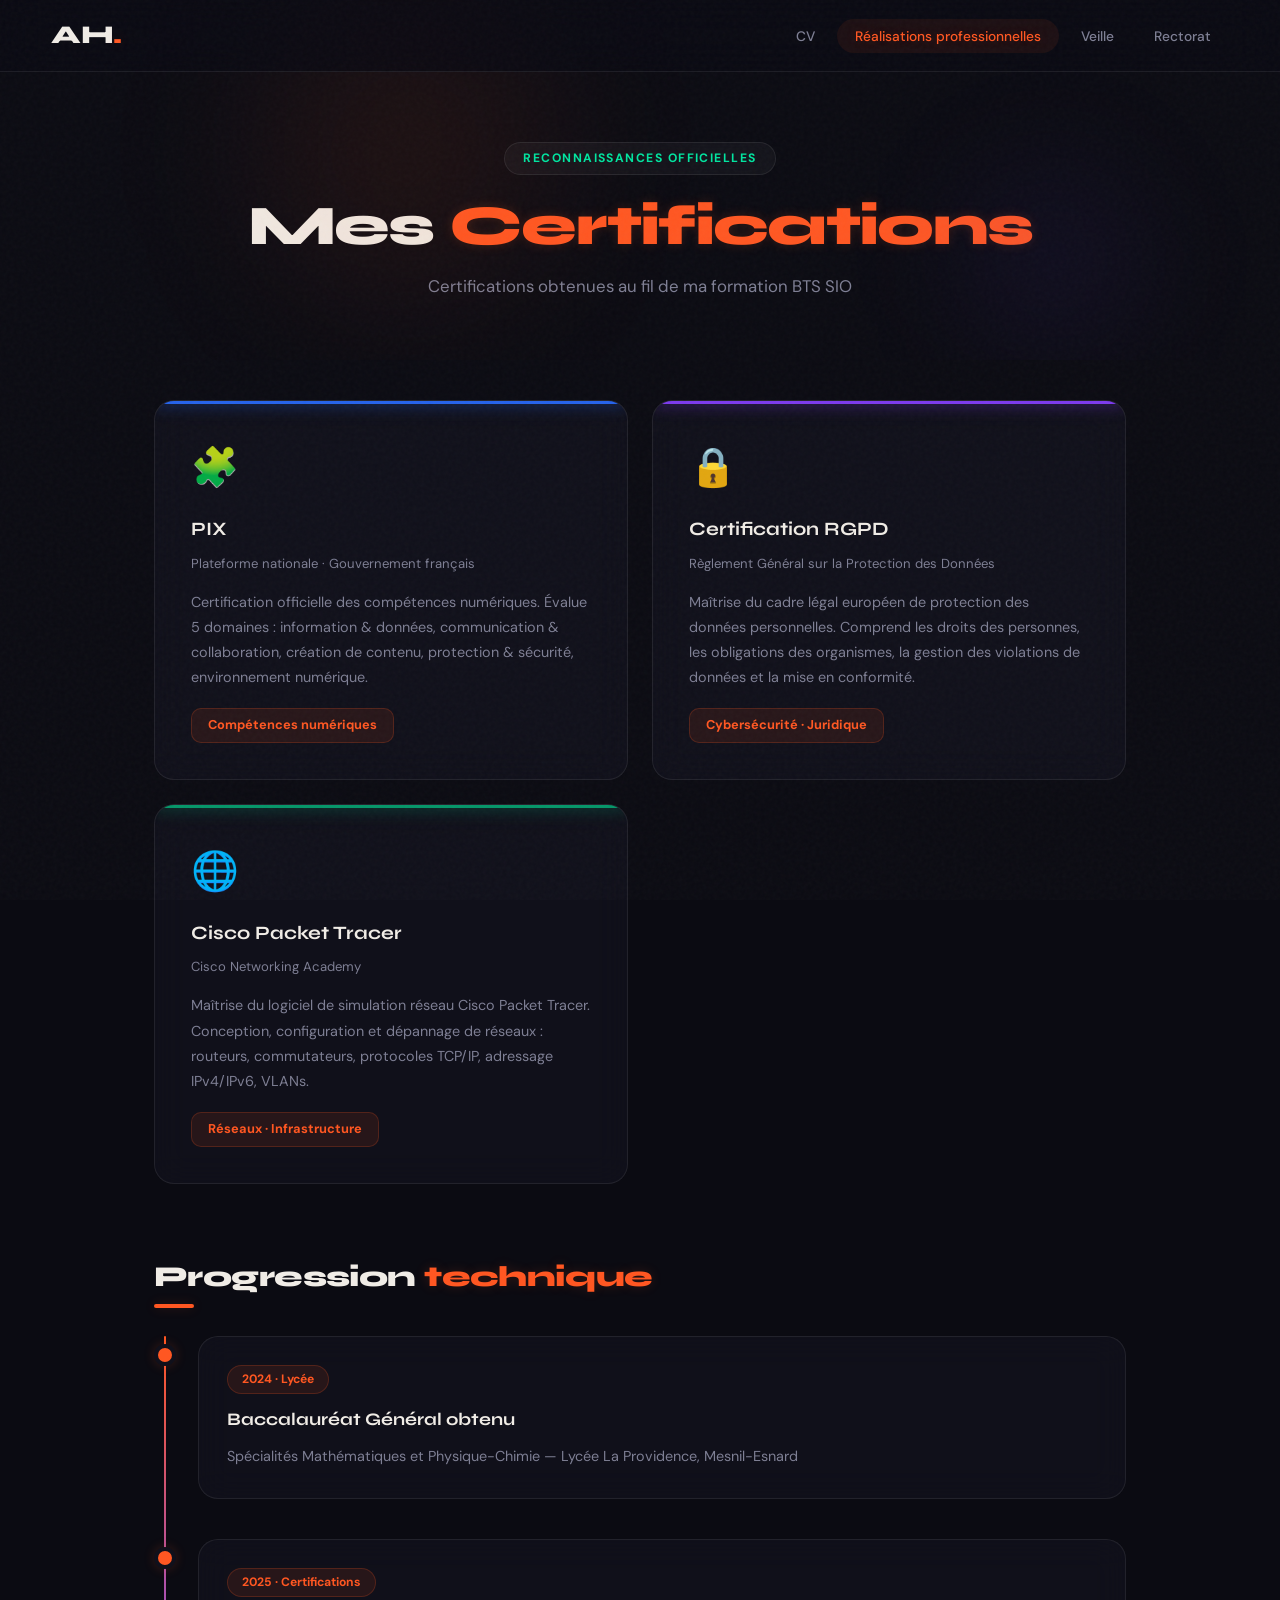
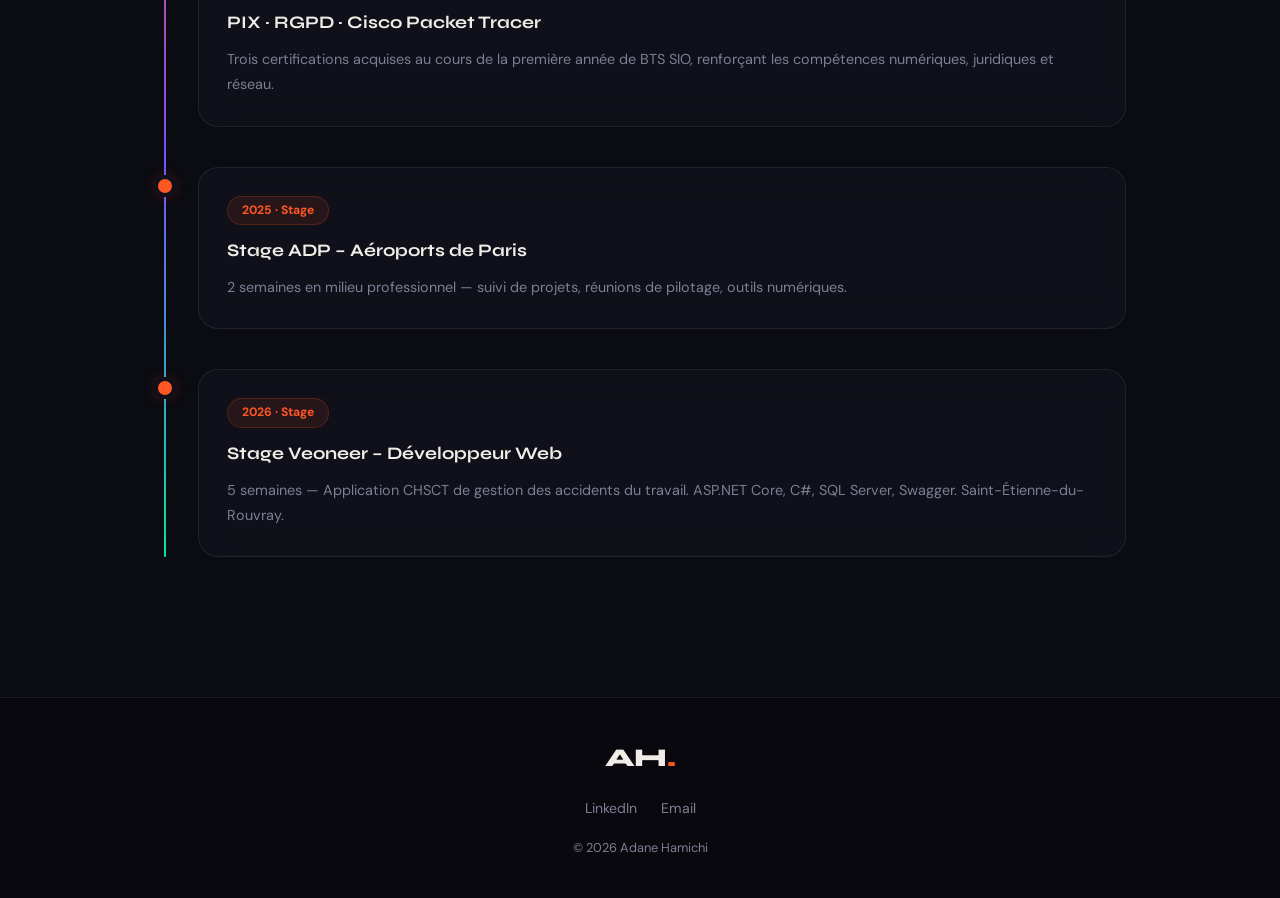
==== commit 0c3d1963: "Add files via upload" ====
--- a/certifications.html
+++ b/certifications.html
@@ -1,44 +1,37 @@
 <!DOCTYPE html>
 <html lang="fr">
 <head>
-  <meta charset="UTF-8" />
+  <meta charset="UTF-8"/>
   <meta name="viewport" content="width=device-width, initial-scale=1.0"/>
   <title>Certifications – Adane Hamichi</title>
-  <link rel="stylesheet" href="style.css" />
+  <link rel="stylesheet" href="style.css"/>
   <link href="https://fonts.googleapis.com/css2?family=Syne:wght@400;600;700;800&family=DM+Sans:ital,wght@0,300;0,400;0,500;1,300&display=swap" rel="stylesheet">
 </head>
 <body>
-
   <nav class="navbar">
     <div class="nav-logo">AH<span class="dot">.</span></div>
-    <ul class="nav-links">
-      <li><a href="index.html">Accueil</a></li>
-      <li><a href="competences.html">Compétences</a></li>
-      <li><a href="synthese.html">Tableau de synthèse</a></li>
-      <li><a href="certifications.html" class="active">Certifications</a></li>
-      <li><a href="contact.html">Contact</a></li>
+    <ul class="nav-links" id="navLinks">
+      <li><a href="index.html">CV</a></li>
+      <li><a href="realisations.html" class="active">Réalisations professionnelles</a></li>
+      <li><a href="veille.html">Veille</a></li>
+      <li><a href="rectorat.html">Rectorat</a></li>
     </ul>
     <button class="burger" onclick="toggleMenu()" aria-label="Menu">&#9776;</button>
   </nav>
-
   <div class="page-hero">
     <span class="tag">Reconnaissances officielles</span>
     <h1>Mes <span class="accent">Certifications</span></h1>
     <p>Certifications obtenues au fil de ma formation BTS SIO</p>
   </div>
-
   <div class="certs-section">
-
     <div class="certs-grid">
-
       <div class="cert-card" style="--card-color:#2563eb;">
         <div class="cert-icon">🧩</div>
         <h3>PIX</h3>
         <div class="cert-org">Plateforme nationale · Gouvernement français</div>
-        <p>Certification officielle des compétences numériques. Évalue 5 domaines : information & données, communication & collaboration, création de contenu, protection & sécurité, environnement numérique.</p>
+        <p>Certification officielle des compétences numériques. Évalue 5 domaines : information &amp; données, communication &amp; collaboration, création de contenu, protection &amp; sécurité, environnement numérique.</p>
         <span class="cert-badge">Compétences numériques</span>
       </div>
-
       <div class="cert-card" style="--card-color:#7c3aed;">
         <div class="cert-icon">🔒</div>
         <h3>Certification RGPD</h3>
@@ -46,7 +39,6 @@
         <p>Maîtrise du cadre légal européen de protection des données personnelles. Comprend les droits des personnes, les obligations des organismes, la gestion des violations de données et la mise en conformité.</p>
         <span class="cert-badge">Cybersécurité · Juridique</span>
       </div>
-
       <div class="cert-card" style="--card-color:#059669;">
         <div class="cert-icon">🌐</div>
         <h3>Cisco Packet Tracer</h3>
@@ -54,10 +46,8 @@
         <p>Maîtrise du logiciel de simulation réseau Cisco Packet Tracer. Conception, configuration et dépannage de réseaux : routeurs, commutateurs, protocoles TCP/IP, adressage IPv4/IPv6, VLANs.</p>
         <span class="cert-badge">Réseaux · Infrastructure</span>
       </div>
-
     </div>
-
-    <!-- TIMELINE PROGRESSION -->
+    <!-- TIMELINE -->
     <div style="margin-top:70px;">
       <h2 class="section-title">Progression <span class="accent">technique</span></h2>
       <div class="timeline">
@@ -86,33 +76,28 @@
           </div>
         </div>
         <div class="tl-item">
-          <div class="tl-dot" style="background:var(--accent2);box-shadow:0 0 0 3px #ede9fe;"></div>
-          <div class="tl-card" style="border-color:#c4b5fd;">
-            <span class="tl-tag" style="background:#dbeafe;border-color:#bfdbfe;color:var(--accent);">Mai 2026 · À venir</span>
-            <h3>Stage développement web / cybersécurité</h3>
-            <p>5 semaines de stage recherché dans le développement web ou la cybersécurité pour mettre en pratique les acquis du BTS SIO SLAM.</p>
+          <div class="tl-dot"></div>
+          <div class="tl-card">
+            <span class="tl-tag">2026 · Stage</span>
+            <h3>Stage Veoneer – Développeur Web</h3>
+            <p>5 semaines — Application CHSCT de gestion des accidents du travail. ASP.NET Core, C#, SQL Server, Swagger. Saint-Étienne-du-Rouvray.</p>
           </div>
         </div>
       </div>
     </div>
-
   </div>
-
   <footer class="footer">
     <div class="footer-inner">
       <span class="nav-logo">AH<span class="dot">.</span></span>
       <div class="footer-links">
-        <a href="https://www.linkedin.com/in/adane-hamichi-792073328/" target="_blank">LinkedIn</a>
+        <a href="https://www.linkedin.com/in/adane-hamichi-792073328/" target="_blank" rel="noopener">LinkedIn</a>
         <a href="mailto:adane.hamichi@campus-la-chataigneraie.org">Email</a>
       </div>
       <p>© 2026 Adane Hamichi</p>
     </div>
   </footer>
-
   <script>
-    function toggleMenu() {
-      document.querySelector('.nav-links').classList.toggle('open');
-    }
+    function toggleMenu(){document.getElementById('navLinks').classList.toggle('open');}
   </script>
 </body>
 </html>
--- a/style.css
+++ b/style.css
@@ -1,249 +1,256 @@
-/* ===========================
-   ROOT & RESET
-=========================== */
+/* ═══════════════════════════════════════════
+   PORTFOLIO BTS SIO – ADANE HAMICHI
+   Neo-Brutalist × Glassmorphism — E5 Compliant
+   ═══════════════════════════════════════════ */
+
+/* ── Variables ── */
 :root {
-  --bg: #f7f8fc;
-  --surface: #ffffff;
-  --surface2: #eef0f7;
-  --accent: #2563eb;
-  --accent2: #7c3aed;
-  --accent3: #059669;
-  --accent-light: #dbeafe;
-  --text: #111827;
-  --text-muted: #6b7280;
-  --border: #e2e6f0;
-  --radius: 14px;
-  --shadow: 0 2px 12px rgba(0,0,0,0.07);
-  --shadow-lg: 0 8px 32px rgba(0,0,0,0.1);
+  --bg: #0b0b12;
+  --bg2: #10101b;
+  --surface: rgba(18,18,30,0.72);
+  --surface2: rgba(24,24,40,0.6);
+  --glass: rgba(255,255,255,0.04);
+  --glass-border: rgba(255,255,255,0.08);
+  --glass-hover: rgba(255,255,255,0.12);
+  --border: rgba(255,255,255,0.06);
+  --border-hover: rgba(255,255,255,0.16);
+  --text: #f0ece6;
+  --text-muted: #7e7f94;
+  --accent: #ff5722;
+  --accent2: #7c4dff;
+  --accent3: #00e5a0;
+  --accent4: #ffd740;
+  --accent5: #ff4081;
+  --accent6: #448aff;
+  --glow: 0 0 30px rgba(255,87,34,0.25);
+  --glow-sm: 0 0 12px rgba(255,87,34,0.18);
+  --radius: 20px;
+  --radius-sm: 12px;
+  --radius-xs: 8px;
   --font-head: 'Syne', sans-serif;
   --font-body: 'DM Sans', sans-serif;
-}
-
+  --font-mono: 'JetBrains Mono', 'Fira Code', monospace;
+  --nav-h: 72px;
+  --gradient-hero: linear-gradient(135deg, #ff5722 0%, #7c4dff 50%, #00e5a0 100%);
+  --gradient-card: linear-gradient(135deg, rgba(255,87,34,0.06) 0%, rgba(124,77,255,0.06) 100%);
+  --noise: url("data:image/svg+xml,%3Csvg viewBox='0 0 256 256' xmlns='http://www.w3.org/2000/svg'%3E%3Cfilter id='n'%3E%3CfeTurbulence type='fractalNoise' baseFrequency='0.9' numOctaves='4' stitchTiles='stitch'/%3E%3C/filter%3E%3Crect width='100%25' height='100%25' filter='url(%23n)' opacity='0.03'/%3E%3C/svg%3E");
+}
+
+/* ── Reset ── */
 *, *::before, *::after { box-sizing: border-box; margin: 0; padding: 0; }
-html { scroll-behavior: smooth; }
-
+html { scroll-behavior: smooth; scroll-padding-top: var(--nav-h); }
 body {
+  font-family: var(--font-body);
   background: var(--bg);
   color: var(--text);
-  font-family: var(--font-body);
-  font-size: 16px;
-  line-height: 1.7;
+  line-height: 1.6;
+  -webkit-font-smoothing: antialiased;
   overflow-x: hidden;
 }
-
-a { text-decoration: none; color: inherit; }
+body::before {
+  content: '';
+  position: fixed;
+  inset: 0;
+  background: var(--noise);
+  pointer-events: none;
+  z-index: 9999;
+}
+a { color: inherit; text-decoration: none; }
+img { max-width: 100%; display: block; border-radius: var(--radius-sm); }
+table { border-collapse: collapse; width: 100%; }
 ul { list-style: none; }
-img { max-width: 100%; display: block; }
-
-/* ===========================
-   NAVBAR
-=========================== */
+
+/* ── Navbar ── */
 .navbar {
   position: fixed;
   top: 0; left: 0; right: 0;
+  height: var(--nav-h);
+  display: flex;
+  align-items: center;
+  justify-content: space-between;
+  padding: 0 4%;
+  background: rgba(11,11,18,0.72);
+  backdrop-filter: blur(24px) saturate(1.4);
+  border-bottom: 1px solid var(--glass-border);
   z-index: 1000;
-  display: flex;
-  align-items: center;
-  justify-content: space-between;
-  padding: 16px 5%;
-  background: rgba(255,255,255,0.92);
-  backdrop-filter: blur(16px);
-  border-bottom: 1px solid var(--border);
-  box-shadow: 0 1px 8px rgba(0,0,0,0.05);
-}
-
+}
 .nav-logo {
   font-family: var(--font-head);
-  font-size: 1.5rem;
-  font-weight: 800;
-  letter-spacing: -1px;
+  font-weight: 800;
+  font-size: 1.6rem;
   color: var(--text);
-}
-.nav-logo .dot { color: var(--accent); }
-
+  letter-spacing: -0.02em;
+}
+.nav-logo .dot {
+  color: var(--accent);
+  text-shadow: var(--glow-sm);
+}
 .nav-links {
   display: flex;
-  gap: 2rem;
+  gap: 4px;
+  list-style: none;
 }
 .nav-links a {
-  font-size: 0.9rem;
+  padding: 8px 18px;
+  border-radius: 100px;
+  font-size: 0.86rem;
   font-weight: 500;
   color: var(--text-muted);
-  transition: color 0.2s;
-  position: relative;
-}
-.nav-links a::after {
-  content: '';
-  position: absolute;
-  bottom: -4px; left: 0;
-  height: 2px; width: 0;
-  background: var(--accent);
-  transition: width 0.25s;
-  border-radius: 2px;
+  transition: all 0.3s cubic-bezier(0.4,0,0.2,1);
+  white-space: nowrap;
 }
 .nav-links a:hover,
 .nav-links a.active {
   color: var(--accent);
-}
-.nav-links a:hover::after,
-.nav-links a.active::after {
-  width: 100%;
-}
-
+  background: rgba(255,87,34,0.08);
+  text-shadow: var(--glow-sm);
+}
+.nav-cta {
+  padding: 8px 22px !important;
+  background: var(--accent) !important;
+  color: #fff !important;
+  font-weight: 600 !important;
+  border-radius: 100px !important;
+  box-shadow: var(--glow-sm);
+}
+.nav-cta:hover { opacity: 0.9; box-shadow: var(--glow); }
 .burger {
   display: none;
-  font-size: 1.4rem;
+  font-size: 1.6rem;
   cursor: pointer;
   color: var(--text);
   background: none;
   border: none;
-  padding: 4px;
-}
-
-/* ===========================
-   HERO
-=========================== */
+}
+@media (max-width: 900px) {
+  .nav-links {
+    position: fixed;
+    top: var(--nav-h);
+    left: 0; right: 0;
+    flex-direction: column;
+    background: rgba(11,11,18,0.96);
+    backdrop-filter: blur(24px);
+    padding: 24px 5%;
+    gap: 8px;
+    display: none;
+    border-bottom: 1px solid var(--glass-border);
+  }
+  .nav-links.open { display: flex; }
+  .burger { display: block; }
+}
+
+/* ── Hero ── */
 .hero {
   min-height: 100vh;
   display: flex;
   align-items: center;
-  padding: 120px 5% 80px;
+  justify-content: center;
   position: relative;
   overflow: hidden;
-  background: linear-gradient(150deg, #f0f4ff 0%, #f7f8fc 50%, #fdf4ff 100%);
-}
-
+  padding: 0 5%;
+}
 .hero-bg {
   position: absolute;
   inset: 0;
-  z-index: 0;
+  overflow: hidden;
 }
 .blob {
   position: absolute;
   border-radius: 50%;
-  filter: blur(90px);
-  opacity: 0.22;
+  filter: blur(100px);
+  animation: blobFloat 12s ease-in-out infinite alternate;
 }
 .blob1 {
-  width: 480px; height: 480px;
-  background: #93c5fd;
-  top: -80px; right: -80px;
-  animation: float1 9s ease-in-out infinite;
+  width: 500px; height: 500px;
+  background: rgba(255,87,34,0.18);
+  top: -10%; left: -5%;
+  animation-delay: 0s;
 }
 .blob2 {
-  width: 300px; height: 300px;
-  background: #c4b5fd;
-  bottom: 40px; left: -60px;
-  animation: float2 11s ease-in-out infinite;
+  width: 400px; height: 400px;
+  background: rgba(124,77,255,0.14);
+  bottom: -5%; right: 10%;
+  animation-delay: -4s;
 }
 .blob3 {
-  width: 240px; height: 240px;
-  background: #6ee7b7;
-  top: 45%; left: 42%;
-  animation: float1 13s ease-in-out infinite reverse;
-}
-
-@keyframes float1 {
-  0%,100% { transform: translateY(0) scale(1); }
-  50% { transform: translateY(-28px) scale(1.04); }
-}
-@keyframes float2 {
-  0%,100% { transform: translateY(0) scale(1); }
-  50% { transform: translateY(20px) scale(0.96); }
-}
-
+  width: 350px; height: 350px;
+  background: rgba(0,229,160,0.10);
+  top: 40%; left: 50%;
+  animation-delay: -8s;
+}
+@keyframes blobFloat {
+  0%   { transform: translate(0,0) scale(1); }
+  50%  { transform: translate(30px,-20px) scale(1.1); }
+  100% { transform: translate(-20px,30px) scale(0.95); }
+}
 .hero-content {
   position: relative;
-  z-index: 1;
-  max-width: 640px;
-}
-
-.tag {
+  z-index: 2;
+  text-align: center;
+  max-width: 700px;
+}
+.hero-photo {
+  width: 150px;
+  height: 150px;
+  border-radius: 50%;
+  object-fit: cover;
+  border: 3px solid var(--accent);
+  box-shadow: var(--glow), 0 8px 32px rgba(0,0,0,0.5);
+  margin: 0 auto 24px;
+  display: block;
+  transition: transform 0.4s ease, box-shadow 0.4s ease;
+}
+.hero-photo:hover {
+  transform: scale(1.08);
+  box-shadow: 0 0 50px rgba(255,87,34,0.4), 0 12px 40px rgba(0,0,0,0.6);
+}
+.hero .tag {
   display: inline-block;
-  background: var(--accent-light);
-  border: 1px solid #bfdbfe;
+  padding: 6px 18px;
+  border-radius: 100px;
+  background: var(--glass);
+  border: 1px solid var(--glass-border);
+  backdrop-filter: blur(12px);
+  color: var(--accent3);
+  font-size: 0.76rem;
+  font-weight: 700;
+  text-transform: uppercase;
+  letter-spacing: 0.12em;
+  margin-bottom: 20px;
+}
+.hero h1 {
+  font-family: var(--font-head);
+  font-size: clamp(3rem, 8vw, 5.5rem);
+  font-weight: 800;
+  line-height: 1;
+  letter-spacing: -0.04em;
+  margin-bottom: 20px;
+}
+.hero .accent {
   color: var(--accent);
-  font-size: 0.78rem;
-  font-weight: 600;
-  letter-spacing: 0.08em;
-  text-transform: uppercase;
-  padding: 5px 16px;
-  border-radius: 100px;
-  margin-bottom: 24px;
-}
-
-.hero-content h1 {
-  font-family: var(--font-head);
-  font-size: clamp(3.2rem, 8vw, 6.5rem);
-  font-weight: 800;
-  line-height: 0.95;
-  letter-spacing: -3px;
-  margin-bottom: 24px;
-  color: var(--text);
-}
-
-.accent { color: var(--accent); }
-
+  text-shadow: var(--glow);
+}
 .hero-sub {
   font-size: 1.1rem;
   color: var(--text-muted);
-  margin-bottom: 40px;
-  line-height: 1.8;
-}
-
-.hero-btns {
-  display: flex;
-  gap: 14px;
-  flex-wrap: wrap;
-}
-
-.btn-primary {
-  background: var(--accent);
-  color: #fff;
-  padding: 13px 30px;
-  border-radius: 100px;
-  font-weight: 600;
-  font-size: 0.95rem;
-  transition: transform 0.2s, box-shadow 0.2s, background 0.2s;
-  box-shadow: 0 4px 16px rgba(37,99,235,0.25);
-  display: inline-block;
-}
-.btn-primary:hover {
-  transform: translateY(-2px);
-  box-shadow: 0 8px 28px rgba(37,99,235,0.35);
-  background: #1d4ed8;
-}
-
-.btn-outline {
-  border: 1.5px solid var(--border);
-  color: var(--text);
-  padding: 13px 30px;
-  border-radius: 100px;
-  font-weight: 500;
-  font-size: 0.95rem;
-  transition: border-color 0.2s, background 0.2s, color 0.2s;
-  display: inline-block;
-  background: var(--surface);
-}
-.btn-outline:hover {
-  border-color: var(--accent);
-  color: var(--accent);
-  background: var(--accent-light);
-}
-
+  line-height: 1.6;
+  margin-bottom: 32px;
+}
+.hero-btns { display: flex; gap: 14px; justify-content: center; flex-wrap: wrap; }
 .hero-badge {
   position: absolute;
   right: 8%;
-  bottom: 12%;
-  z-index: 1;
+  top: 50%;
+  transform: translateY(-50%);
+  z-index: 2;
 }
 .badge-ring {
+  width: 180px; height: 180px;
   position: relative;
-  width: 140px; height: 140px;
 }
 .badge-svg {
-  width: 140px; height: 140px;
-  animation: spin 18s linear infinite;
+  width: 100%; height: 100%;
+  animation: spin 25s linear infinite;
 }
 @keyframes spin { to { transform: rotate(360deg); } }
 .badge-center {
@@ -252,618 +259,1275 @@
   display: flex;
   align-items: center;
   justify-content: center;
-  font-size: 2.2rem;
-}
-
-/* ===========================
-   ANIMATIONS
-=========================== */
-.animate-fade { animation: fadeIn 0.8s ease both; }
-.animate-up { animation: slideUp 0.8s ease both; }
-.delay1 { animation-delay: 0.2s; }
-.delay2 { animation-delay: 0.4s; }
-.delay3 { animation-delay: 0.6s; }
-
-@keyframes fadeIn {
-  from { opacity: 0; }
-  to { opacity: 1; }
-}
-@keyframes slideUp {
-  from { opacity: 0; transform: translateY(28px); }
-  to { opacity: 1; transform: translateY(0); }
-}
-
-/* ===========================
-   ABOUT STRIP
-=========================== */
-.about-strip {
-  background: var(--surface);
-  border-top: 1px solid var(--border);
-  border-bottom: 1px solid var(--border);
-  padding: 40px 5%;
-}
-.strip-grid {
-  display: grid;
-  grid-template-columns: repeat(auto-fit, minmax(200px, 1fr));
-  gap: 24px;
-  max-width: 1100px;
+  font-size: 2.5rem;
+}
+@media (max-width: 900px) {
+  .hero-badge { display: none; }
+}
+
+/* ── Page Hero ── */
+.page-hero {
+  padding: calc(var(--nav-h) + 70px) 5% 60px;
+  text-align: center;
+  position: relative;
+  overflow: hidden;
+}
+.page-hero::before {
+  content: '';
+  position: absolute;
+  top: 0; left: 20%;
+  width: 300px; height: 300px;
+  background: rgba(255,87,34,0.08);
+  border-radius: 50%;
+  filter: blur(80px);
+  pointer-events: none;
+}
+.page-hero::after {
+  content: '';
+  position: absolute;
+  bottom: 0; right: 10%;
+  width: 200px; height: 200px;
+  background: rgba(124,77,255,0.06);
+  border-radius: 50%;
+  filter: blur(60px);
+  pointer-events: none;
+}
+.page-hero .tag {
+  display: inline-block;
+  padding: 6px 18px;
+  border-radius: 100px;
+  background: var(--glass);
+  border: 1px solid var(--glass-border);
+  backdrop-filter: blur(12px);
+  color: var(--accent3);
+  font-size: 0.76rem;
+  font-weight: 700;
+  text-transform: uppercase;
+  letter-spacing: 0.12em;
+  margin-bottom: 20px;
+}
+.page-hero h1 {
+  font-family: var(--font-head);
+  font-size: clamp(2.2rem, 5vw, 3.5rem);
+  font-weight: 800;
+  line-height: 1.1;
+  letter-spacing: -0.03em;
+  margin-bottom: 16px;
+}
+.page-hero .accent { color: var(--accent); text-shadow: var(--glow-sm); }
+.page-hero p {
+  color: var(--text-muted);
+  font-size: 1.05rem;
+  max-width: 600px;
   margin: 0 auto;
 }
-.strip-card {
-  display: flex;
-  align-items: center;
-  gap: 14px;
-}
-.strip-icon { font-size: 1.8rem; flex-shrink: 0; }
-.strip-card strong {
-  font-family: var(--font-head);
-  font-size: 1rem;
-  display: block;
-  color: var(--text);
-}
-.strip-card p { color: var(--text-muted); font-size: 0.85rem; }
-
-/* ===========================
-   SECTIONS
-=========================== */
+
+/* ── Section ── */
 .section {
   padding: 90px 5%;
   max-width: 1200px;
   margin: 0 auto;
 }
+.section-title {
+  font-family: var(--font-head);
+  font-size: 1.8rem;
+  font-weight: 800;
+  margin-bottom: 36px;
+  letter-spacing: -0.02em;
+  position: relative;
+  display: inline-block;
+}
+.section-title::after {
+  content: '';
+  position: absolute;
+  bottom: -8px;
+  left: 0;
+  width: 40px;
+  height: 4px;
+  background: var(--accent);
+  border-radius: 2px;
+  box-shadow: var(--glow-sm);
+}
+.section-title .accent { color: var(--accent); text-shadow: var(--glow-sm); }
+
+/* ── Section Dark ── */
 .section-dark {
-  background: var(--surface2);
-  max-width: 100%;
-  padding: 90px 5%;
-}
-.section-dark > * { max-width: 1100px; margin-left: auto; margin-right: auto; }
-
-.section-title {
-  font-family: var(--font-head);
-  font-size: clamp(1.7rem, 4vw, 2.5rem);
-  font-weight: 800;
-  letter-spacing: -1px;
-  margin-bottom: 50px;
+  background: var(--bg2);
+  border-top: 1px solid var(--border);
+  border-bottom: 1px solid var(--border);
+}
+
+/* ── Buttons ── */
+.btn-primary {
+  display: inline-flex;
+  align-items: center;
+  gap: 10px;
+  padding: 13px 30px;
+  background: var(--accent);
+  color: #fff;
+  border-radius: 14px;
+  font-weight: 700;
+  font-size: 0.92rem;
+  transition: all 0.3s cubic-bezier(0.4,0,0.2,1);
+  cursor: pointer;
+  border: none;
+  font-family: var(--font-body);
+  box-shadow: var(--glow-sm);
+}
+.btn-primary:hover {
+  transform: translateY(-3px);
+  box-shadow: var(--glow);
+}
+.btn-outline {
+  display: inline-flex;
+  align-items: center;
+  gap: 10px;
+  padding: 13px 30px;
+  background: var(--glass);
   color: var(--text);
-}
-
-/* ===========================
-   TIMELINE
-=========================== */
+  border: 1.5px solid var(--glass-border);
+  backdrop-filter: blur(8px);
+  border-radius: 14px;
+  font-weight: 700;
+  font-size: 0.92rem;
+  transition: all 0.3s cubic-bezier(0.4,0,0.2,1);
+}
+.btn-outline:hover {
+  border-color: var(--accent);
+  color: var(--accent);
+  box-shadow: var(--glow-sm);
+  transform: translateY(-2px);
+}
+.btn-cta {
+  display: inline-flex;
+  align-items: center;
+  gap: 10px;
+  padding: 13px 30px;
+  background: var(--accent);
+  color: #fff;
+  border-radius: 14px;
+  font-weight: 700;
+  font-size: 0.92rem;
+  transition: all 0.3s cubic-bezier(0.4,0,0.2,1);
+  cursor: pointer;
+  border: none;
+  font-family: var(--font-body);
+  box-shadow: var(--glow-sm);
+}
+.btn-cta:hover {
+  transform: translateY(-3px);
+  box-shadow: var(--glow);
+}
+
+/* ── Glass Card ── */
+.card {
+  background: var(--surface);
+  border: 1px solid var(--glass-border);
+  border-radius: var(--radius);
+  padding: 30px;
+  backdrop-filter: blur(20px);
+  transition: all 0.35s cubic-bezier(0.4,0,0.2,1);
+}
+.card:hover {
+  border-color: var(--glass-hover);
+  transform: translateY(-6px);
+  box-shadow: 0 20px 60px rgba(0,0,0,0.3);
+}
+
+/* ── About Strip ── */
+.about-strip { padding: 0 5% 60px; }
+.strip-grid {
+  display: grid;
+  grid-template-columns: repeat(auto-fit, minmax(240px, 1fr));
+  gap: 16px;
+  max-width: 1200px;
+  margin: 0 auto;
+}
+.strip-card {
+  background: var(--surface);
+  border: 1px solid var(--glass-border);
+  border-radius: var(--radius);
+  padding: 24px;
+  backdrop-filter: blur(16px);
+  display: flex;
+  align-items: center;
+  gap: 16px;
+  transition: all 0.3s cubic-bezier(0.4,0,0.2,1);
+}
+.strip-card:hover {
+  border-color: var(--glass-hover);
+  transform: translateY(-3px);
+}
+.strip-icon { font-size: 2rem; flex-shrink: 0; }
+.strip-card strong { display: block; font-family: var(--font-head); font-size: 0.95rem; font-weight: 700; }
+.strip-card p { color: var(--text-muted); font-size: 0.84rem; margin-top: 3px; }
+
+/* ── Education Grid ── */
+.edu-grid {
+  display: grid;
+  grid-template-columns: repeat(auto-fit, minmax(280px, 1fr));
+  gap: 20px;
+}
+.edu-card {
+  background: var(--surface);
+  border: 1px solid var(--glass-border);
+  border-radius: var(--radius);
+  padding: 30px;
+  backdrop-filter: blur(16px);
+  transition: all 0.35s cubic-bezier(0.4,0,0.2,1);
+  position: relative;
+  overflow: hidden;
+}
+.edu-card::before {
+  content: '';
+  position: absolute;
+  top: 0; left: 0;
+  width: 100%; height: 3px;
+  background: var(--gradient-hero);
+}
+.edu-card:hover { border-color: var(--glass-hover); transform: translateY(-4px); }
+.edu-year {
+  display: inline-block;
+  padding: 5px 16px;
+  border-radius: 100px;
+  background: rgba(255,87,34,0.12);
+  color: var(--accent);
+  font-family: var(--font-head);
+  font-weight: 800;
+  font-size: 0.8rem;
+  margin-bottom: 16px;
+  border: 1px solid rgba(255,87,34,0.2);
+}
+.edu-card h3 {
+  font-family: var(--font-head);
+  font-size: 1.12rem;
+  font-weight: 700;
+  margin-bottom: 6px;
+}
+.edu-card p { color: var(--text-muted); font-size: 0.9rem; }
+.edu-detail { margin-top: 10px; font-size: 0.84rem; line-height: 1.7; color: var(--text-muted); }
+
+/* ── Timeline ── */
 .timeline {
-  display: flex;
-  flex-direction: column;
-  gap: 28px;
   position: relative;
-  padding-left: 32px;
+  padding-left: 44px;
 }
 .timeline::before {
   content: '';
   position: absolute;
-  left: 8px; top: 0; bottom: 0;
+  left: 10px;
+  top: 0; bottom: 0;
   width: 2px;
-  background: linear-gradient(to bottom, var(--accent), var(--accent2));
-  opacity: 0.3;
-}
-
-.tl-item { position: relative; }
+  background: linear-gradient(to bottom, var(--accent), var(--accent2), var(--accent3));
+  border-radius: 2px;
+}
+.tl-item {
+  position: relative;
+  margin-bottom: 40px;
+}
 .tl-dot {
   position: absolute;
-  left: -28px; top: 18px;
-  width: 14px; height: 14px;
+  left: -44px;
+  top: 8px;
+  width: 22px; height: 22px;
+  border-radius: 50%;
   background: var(--accent);
-  border-radius: 50%;
-  border: 2px solid var(--bg);
-  box-shadow: 0 0 0 3px #dbeafe;
-}
-
+  border: 4px solid var(--bg2);
+  z-index: 1;
+  box-shadow: var(--glow-sm);
+}
 .tl-card {
   background: var(--surface);
-  border: 1px solid var(--border);
-  border-radius: var(--radius);
-  padding: 26px 30px;
-  transition: border-color 0.2s, box-shadow 0.2s;
-  box-shadow: var(--shadow);
-}
-.tl-card:hover {
-  border-color: #bfdbfe;
-  box-shadow: var(--shadow-lg);
+  border: 1px solid var(--glass-border);
+  border-radius: var(--radius);
+  padding: 28px;
+  backdrop-filter: blur(16px);
 }
 .tl-tag {
   display: inline-block;
-  background: #ede9fe;
-  border: 1px solid #c4b5fd;
-  color: var(--accent2);
-  font-size: 0.75rem;
-  font-weight: 600;
-  padding: 3px 12px;
+  padding: 4px 14px;
   border-radius: 100px;
-  margin-bottom: 10px;
-  text-transform: uppercase;
-  letter-spacing: 0.06em;
+  background: rgba(255,87,34,0.1);
+  border: 1px solid rgba(255,87,34,0.2);
+  color: var(--accent);
+  font-size: 0.76rem;
+  font-weight: 700;
+  margin-bottom: 12px;
 }
 .tl-card h3 {
   font-family: var(--font-head);
   font-size: 1.1rem;
   font-weight: 700;
+  margin-bottom: 10px;
+}
+.tl-card p { color: var(--text-muted); font-size: 0.9rem; line-height: 1.75; }
+.tl-missions {
+  list-style: none;
+  display: flex;
+  flex-direction: column;
+  gap: 6px;
+  margin: 8px 0 0;
+  padding: 0;
+}
+.tl-missions li {
+  color: var(--text-muted);
+  font-size: 0.86rem;
+  padding-left: 20px;
+  position: relative;
+  line-height: 1.6;
+}
+.tl-missions li::before {
+  content: '◈';
+  position: absolute;
+  left: 0;
+  color: var(--accent3);
+  font-size: 0.7rem;
+}
+
+/* ── Skill bars ── */
+.skill-group { margin-bottom: 44px; }
+.skill-group h3 {
+  font-family: var(--font-head);
+  font-size: 1.05rem;
+  font-weight: 700;
+  margin-bottom: 20px;
+  color: var(--text);
+}
+.skill-item { margin-bottom: 18px; }
+.skill-label {
+  display: flex;
+  justify-content: space-between;
+  font-size: 0.88rem;
   margin-bottom: 8px;
-  color: var(--text);
-}
-.tl-card p { color: var(--text-muted); font-size: 0.92rem; }
-
-/* ===========================
-   EDU GRID
-=========================== */
-.edu-grid {
-  display: grid;
-  grid-template-columns: repeat(auto-fit, minmax(270px, 1fr));
-  gap: 22px;
-  max-width: 1100px;
-  margin: 0 auto;
-}
-.edu-card {
-  background: var(--surface);
-  border: 1px solid var(--border);
-  border-radius: var(--radius);
-  padding: 28px;
-  transition: transform 0.2s, box-shadow 0.2s;
-  box-shadow: var(--shadow);
-}
-.edu-card:hover {
-  transform: translateY(-4px);
-  box-shadow: var(--shadow-lg);
-}
-.edu-year {
-  color: var(--accent);
-  font-family: var(--font-head);
-  font-size: 0.82rem;
-  font-weight: 700;
-  letter-spacing: 0.05em;
-  margin-bottom: 10px;
-}
-.edu-card h3 {
-  font-family: var(--font-head);
-  font-size: 1.15rem;
-  font-weight: 700;
-  margin-bottom: 4px;
-  color: var(--text);
-}
-.edu-card > p { color: var(--text-muted); font-size: 0.88rem; }
-.edu-detail {
-  margin-top: 10px;
-  color: var(--text-muted);
-  font-size: 0.84rem;
-  line-height: 1.6;
-}
-
-/* ===========================
-   CTA
-=========================== */
-.cta-section {
-  background: linear-gradient(135deg, #eff6ff, #f5f3ff);
-  border-top: 1px solid var(--border);
-  border-bottom: 1px solid var(--border);
-  padding: 90px 5%;
-  text-align: center;
-}
-.cta-section h2 {
-  font-family: var(--font-head);
-  font-size: clamp(1.5rem, 4vw, 2.2rem);
-  font-weight: 800;
-  margin-bottom: 14px;
-  color: var(--text);
-}
-.cta-section p {
-  color: var(--text-muted);
-  max-width: 500px;
-  margin: 0 auto 32px;
-}
-
-/* ===========================
-   FOOTER
-=========================== */
-.footer {
-  padding: 36px 5%;
-  border-top: 1px solid var(--border);
-  background: var(--surface);
-}
-.footer-inner {
-  max-width: 1100px;
-  margin: 0 auto;
-  display: flex;
-  align-items: center;
-  justify-content: space-between;
-  flex-wrap: wrap;
-  gap: 14px;
-}
-.footer-links {
-  display: flex;
-  gap: 24px;
-}
-.footer-links a {
-  color: var(--text-muted);
-  font-size: 0.9rem;
-  transition: color 0.2s;
-  font-weight: 500;
-}
-.footer-links a:hover { color: var(--accent); }
-.footer p { color: var(--text-muted); font-size: 0.82rem; }
-
-/* ===========================
-   PAGE HERO (inner pages)
-=========================== */
-.page-hero {
-  padding: 140px 5% 60px;
-  text-align: center;
-  position: relative;
-  overflow: hidden;
-  background: linear-gradient(160deg, #eff6ff 0%, #f7f8fc 60%, #f5f3ff 100%);
-}
-.page-hero::before {
-  content: '';
-  position: absolute;
-  top: 0; left: 50%;
-  transform: translateX(-50%);
-  width: 600px; height: 280px;
-  background: radial-gradient(ellipse, rgba(37,99,235,0.08) 0%, transparent 70%);
-}
-.page-hero h1 {
-  font-family: var(--font-head);
-  font-size: clamp(2.2rem, 6vw, 4.5rem);
-  font-weight: 800;
-  letter-spacing: -2px;
-  margin-bottom: 16px;
-  position: relative;
-  color: var(--text);
-}
-.page-hero p {
-  color: var(--text-muted);
-  font-size: 1.05rem;
-  max-width: 500px;
-  margin: 0 auto;
-  position: relative;
-}
-
-/* ===========================
-   SKILL BARS (competences)
-=========================== */
-.skills-section {
-  padding: 60px 5% 90px;
-  max-width: 1100px;
-  margin: 0 auto;
-}
-
-.skills-grid {
-  display: grid;
-  grid-template-columns: repeat(auto-fit, minmax(310px, 1fr));
-  gap: 36px;
-  margin-bottom: 50px;
-}
-
-.skill-group h3 {
-  font-family: var(--font-head);
-  font-size: 0.95rem;
-  font-weight: 700;
-  letter-spacing: 0.05em;
-  text-transform: uppercase;
-  color: var(--accent);
-  margin-bottom: 18px;
-  padding-bottom: 10px;
-  border-bottom: 1px solid var(--border);
-}
-
-.skill-item { margin-bottom: 16px; }
-.skill-label {
-  display: flex;
-  justify-content: space-between;
-  margin-bottom: 6px;
-  font-size: 0.9rem;
-  color: var(--text);
-}
-.skill-label span:last-child { color: var(--text-muted); font-size: 0.8rem; }
+}
+.skill-label span:last-child {
+  color: var(--text-muted);
+  font-size: 0.8rem;
+  font-family: var(--font-mono);
+}
 .skill-bar {
-  height: 7px;
+  height: 8px;
   background: var(--surface2);
   border-radius: 100px;
   overflow: hidden;
+  border: 1px solid var(--border);
 }
 .skill-fill {
   height: 100%;
   border-radius: 100px;
-  background: linear-gradient(90deg, var(--accent), var(--accent2));
+  background: var(--gradient-hero);
   transform-origin: left;
-  animation: grow 1s ease both;
+  animation: fillIn 1.4s cubic-bezier(0.22,1,0.36,1) forwards;
   animation-delay: var(--d, 0s);
-}
-@keyframes grow {
-  from { transform: scaleX(0); }
-  to { transform: scaleX(1); }
-}
-
+  transform: scaleX(0);
+  position: relative;
+}
+.skill-fill::after {
+  content: '';
+  position: absolute;
+  right: 0; top: 0; bottom: 0;
+  width: 20px;
+  background: rgba(255,255,255,0.3);
+  border-radius: 0 100px 100px 0;
+  filter: blur(4px);
+}
+@keyframes fillIn { to { transform: scaleX(1); } }
+
+/* ── Tech tags ── */
 .tech-tags {
   display: flex;
   flex-wrap: wrap;
   gap: 8px;
-  margin-top: 14px;
 }
 .tech-tag {
-  background: var(--surface);
-  border: 1px solid var(--border);
-  padding: 5px 14px;
-  border-radius: 100px;
-  font-size: 0.85rem;
-  color: var(--text);
-  transition: border-color 0.2s, color 0.2s, background 0.2s;
+  display: inline-block;
+  padding: 6px 16px;
+  border-radius: 10px;
+  background: var(--glass);
+  border: 1px solid var(--glass-border);
+  font-size: 0.8rem;
+  font-weight: 600;
+  transition: all 0.25s;
+  backdrop-filter: blur(8px);
 }
 .tech-tag:hover {
-  border-color: var(--accent);
-  color: var(--accent);
-  background: var(--accent-light);
-}
-
-/* ===========================
-   TABLEAU DE SYNTHESE
-=========================== */
-.synthese-section {
-  padding: 60px 5% 90px;
-  max-width: 1300px;
-  margin: 0 auto;
-  overflow-x: auto;
-}
-
+  border-color: var(--accent3);
+  box-shadow: 0 0 12px rgba(0,229,160,0.15);
+  transform: translateY(-2px);
+}
+
+/* ── Synthese ── */
+.synthese-section { padding: 40px 5% 100px; max-width: 1200px; margin: 0 auto; }
 .synthese-info {
   display: grid;
-  grid-template-columns: repeat(auto-fit, minmax(230px, 1fr));
-  gap: 18px;
-  margin-bottom: 44px;
+  grid-template-columns: repeat(auto-fit, minmax(240px, 1fr));
+  gap: 16px;
+  margin-bottom: 40px;
 }
 .info-card {
   background: var(--surface);
-  border: 1px solid var(--border);
-  border-radius: var(--radius);
-  padding: 18px 22px;
-  box-shadow: var(--shadow);
+  border: 1px solid var(--glass-border);
+  border-radius: var(--radius-sm);
+  padding: 20px 24px;
+  backdrop-filter: blur(16px);
 }
 .info-card label {
   display: block;
   color: var(--text-muted);
-  font-size: 0.75rem;
+  font-size: 0.7rem;
   text-transform: uppercase;
-  letter-spacing: 0.07em;
-  margin-bottom: 4px;
-}
-.info-card strong {
-  font-family: var(--font-head);
-  font-size: 0.98rem;
-  font-weight: 700;
-  color: var(--text);
-}
-.info-card a { color: var(--accent); }
-.info-card a:hover { text-decoration: underline; }
-
+  letter-spacing: 0.1em;
+  margin-bottom: 6px;
+}
+.info-card strong { font-family: var(--font-head); font-size: 0.95rem; }
+.info-card a { color: var(--accent3); }
 .synthese-table-wrap {
   overflow-x: auto;
   border-radius: var(--radius);
-  border: 1px solid var(--border);
-  box-shadow: var(--shadow);
-}
-
-table {
-  width: 100%;
-  border-collapse: collapse;
-  min-width: 900px;
-  background: var(--surface);
-}
-thead th {
+  border: 1px solid var(--glass-border);
+  backdrop-filter: blur(16px);
+}
+.synthese-table-wrap table { min-width: 900px; }
+.synthese-table-wrap th,
+.synthese-table-wrap td {
+  padding: 16px 18px;
+  font-size: 0.85rem;
+  text-align: left;
+  border-bottom: 1px solid var(--border);
+}
+.synthese-table-wrap th {
   background: var(--surface2);
-  padding: 13px 15px;
-  font-family: var(--font-head);
-  font-size: 0.78rem;
+  font-family: var(--font-head);
   font-weight: 700;
-  text-align: left;
+  font-size: 0.74rem;
+  text-transform: uppercase;
+  letter-spacing: 0.08em;
+  color: var(--text-muted);
+  white-space: nowrap;
+}
+.synthese-table-wrap .section-header td {
+  background: rgba(255,87,34,0.06);
+  font-family: var(--font-head);
+  font-weight: 700;
+  font-size: 0.82rem;
+  color: var(--accent);
   letter-spacing: 0.04em;
-  border-bottom: 2px solid var(--border);
-  color: var(--text-muted);
-  text-transform: uppercase;
-}
-thead th:first-child { color: var(--accent); }
-tbody tr {
-  border-bottom: 1px solid var(--border);
-  transition: background 0.15s;
-}
-tbody tr:hover { background: #f8faff; }
-tbody td {
-  padding: 13px 15px;
-  font-size: 0.88rem;
-  vertical-align: top;
-  color: var(--text);
+  padding: 14px 18px;
 }
 .check {
   display: inline-flex;
   align-items: center;
   justify-content: center;
   width: 24px; height: 24px;
-  background: #d1fae5;
-  border: 1.5px solid #6ee7b7;
-  border-radius: 6px;
-  font-size: 0.85rem;
+  border-radius: 8px;
+  background: rgba(0,229,160,0.15);
   color: var(--accent3);
+  font-size: 0.78rem;
+  font-weight: 800;
 }
 .empty {
   display: inline-block;
   width: 24px; height: 24px;
+  border-radius: 8px;
   background: var(--surface2);
-  border: 1.5px solid var(--border);
-  border-radius: 6px;
-}
-.section-header td {
-  background: #eff6ff;
+  border: 1px solid var(--border);
+}
+
+/* ── Competence pills ── */
+.comp-pills { display: flex; flex-wrap: wrap; gap: 6px; }
+.comp-pill {
+  display: inline-block;
+  padding: 3px 12px;
+  border-radius: 8px;
+  font-size: 0.74rem;
+  font-weight: 800;
+  text-transform: uppercase;
+  letter-spacing: 0.06em;
+}
+.c1 { background: rgba(255,87,34,0.15); color: var(--accent); border: 1px solid rgba(255,87,34,0.3); }
+.c2 { background: rgba(124,77,255,0.15); color: #b388ff; border: 1px solid rgba(124,77,255,0.3); }
+.c3 { background: rgba(0,229,160,0.15); color: var(--accent3); border: 1px solid rgba(0,229,160,0.3); }
+.c4 { background: rgba(255,215,64,0.15); color: var(--accent4); border: 1px solid rgba(255,215,64,0.3); }
+.c5 { background: rgba(255,64,129,0.15); color: var(--accent5); border: 1px solid rgba(255,64,129,0.3); }
+.c6 { background: rgba(68,138,255,0.15); color: var(--accent6); border: 1px solid rgba(68,138,255,0.3); }
+
+/* ── RP detail ── */
+.rp-detail-section,
+.rp-detail {
+  padding: 40px 5% 100px;
+  max-width: 1000px;
+  margin: 0 auto;
+}
+.rp-meta {
+  display: flex;
+  flex-wrap: wrap;
+  gap: 14px;
+  margin-bottom: 44px;
+}
+.rp-meta-item {
+  background: var(--surface);
+  border: 1px solid var(--glass-border);
+  border-radius: var(--radius-sm);
+  padding: 14px 22px;
+  font-size: 0.86rem;
+  backdrop-filter: blur(16px);
+}
+.rp-meta-item strong {
+  display: block;
+  color: var(--text-muted);
+  font-size: 0.7rem;
+  text-transform: uppercase;
+  letter-spacing: 0.1em;
+  margin-bottom: 4px;
+}
+.rp-meta-item span { font-family: var(--font-head); font-weight: 700; }
+.comp-section {
+  background: var(--surface);
+  border: 1px solid var(--glass-border);
+  border-radius: var(--radius);
+  padding: 30px;
+  margin-bottom: 40px;
+  backdrop-filter: blur(16px);
+}
+.comp-section h3 {
+  font-family: var(--font-head);
+  font-size: 0.8rem;
+  text-transform: uppercase;
+  letter-spacing: 0.1em;
   color: var(--accent);
-  font-family: var(--font-head);
+  margin-bottom: 16px;
+}
+.comp-pills-list { display: flex; flex-wrap: wrap; gap: 12px; }
+.comp-pill-detail {
+  display: flex;
+  align-items: center;
+  gap: 10px;
+  padding: 10px 18px;
+  border-radius: 14px;
+  border: 1px solid var(--glass-border);
+  background: var(--glass);
+  font-size: 0.86rem;
+  backdrop-filter: blur(8px);
+}
+.pill-code {
+  font-family: var(--font-head);
+  font-weight: 800;
+  font-size: 0.78rem;
+  padding: 3px 10px;
+  border-radius: 8px;
+}
+.c1-bg { background: rgba(255,87,34,0.15); color: var(--accent); }
+.c2-bg { background: rgba(124,77,255,0.15); color: #b388ff; }
+.c3-bg { background: rgba(0,229,160,0.15); color: var(--accent3); }
+.c4-bg { background: rgba(255,215,64,0.15); color: var(--accent4); }
+.c5-bg { background: rgba(255,64,129,0.15); color: var(--accent5); }
+.c6-bg { background: rgba(68,138,255,0.15); color: var(--accent6); }
+.rp-body h2 {
+  font-family: var(--font-head);
+  font-size: 1.3rem;
+  font-weight: 800;
+  margin: 40px 0 16px;
+  padding-bottom: 12px;
+  border-bottom: 2px solid var(--accent);
+}
+.rp-body p { color: var(--text-muted); line-height: 1.85; margin-bottom: 16px; }
+.rp-body ul { margin-left: 0; display: flex; flex-direction: column; gap: 8px; margin-bottom: 18px; }
+.rp-body ul li { color: var(--text-muted); font-size: 0.92rem; padding-left: 22px; position: relative; }
+.rp-body ul li::before { content: '◈'; position: absolute; left: 0; color: var(--accent3); font-size: 0.7rem; }
+.back-link {
+  display: inline-flex;
+  align-items: center;
+  gap: 10px;
+  color: var(--text-muted);
+  font-size: 0.88rem;
+  font-weight: 500;
+  margin-bottom: 40px;
+  transition: all 0.25s;
+}
+.back-link:hover { color: var(--accent); }
+
+/* ── RP sub-sections ── */
+.rp-sub {
+  margin-top: 32px;
+  padding-top: 24px;
+  border-top: 1px dashed rgba(255,255,255,0.08);
+}
+.rp-sub:first-child {
+  border-top: none;
+  padding-top: 0;
+  margin-top: 0;
+}
+.rp-sub h3 {
+  font-family: var(--font-head);
+  font-size: 1.1rem;
   font-weight: 700;
+  margin-bottom: 14px;
+  color: var(--text);
+}
+.rp-sub p {
+  color: var(--text-muted);
+  font-size: 0.92rem;
+  line-height: 1.85;
+  margin-bottom: 14px;
+}
+.rp-sub strong { color: var(--text); }
+
+/* ── RP list ── */
+.rp-list {
+  list-style: none;
+  display: flex;
+  flex-direction: column;
+  gap: 8px;
+  margin: 12px 0 18px;
+  padding: 0;
+}
+.rp-list li {
+  color: var(--text-muted);
+  font-size: 0.9rem;
+  padding-left: 22px;
+  position: relative;
+  line-height: 1.7;
+}
+.rp-list li::before {
+  content: '◈';
+  position: absolute;
+  left: 0;
+  color: var(--accent3);
+  font-size: 0.7rem;
+}
+
+/* ── Architecture diagram ── */
+.rp-arch { margin-top: 20px; }
+.rp-arch h4 { font-family: var(--font-head); font-size: 0.98rem; }
+.arch-diagram {
+  display: flex;
+  flex-direction: column;
+  align-items: center;
+  gap: 6px;
+  padding: 32px;
+  background: var(--surface);
+  border: 1px solid var(--glass-border);
+  border-radius: var(--radius);
+  backdrop-filter: blur(16px);
+}
+.arch-layer {
+  display: flex;
+  align-items: center;
+  gap: 14px;
+  width: 100%;
+  max-width: 440px;
+  padding: 14px 22px;
+  background: var(--glass);
+  border: 1px solid var(--glass-border);
+  border-radius: var(--radius-sm);
+  backdrop-filter: blur(8px);
+}
+.arch-label {
+  font-family: var(--font-head);
+  font-weight: 800;
+  font-size: 0.78rem;
+  text-transform: uppercase;
+  letter-spacing: 0.08em;
+  color: var(--accent3);
+  min-width: 65px;
+  text-shadow: 0 0 12px rgba(0,229,160,0.3);
+}
+.arch-item { font-size: 0.86rem; color: var(--text); }
+.arch-arrow { color: var(--accent); font-size: 1.4rem; font-weight: 800; }
+
+/* ── Mission cards ── */
+.mission-card {
+  display: flex;
+  gap: 22px;
+  background: var(--surface);
+  border: 1px solid var(--glass-border);
+  border-radius: var(--radius);
+  padding: 28px;
+  margin-bottom: 18px;
+  backdrop-filter: blur(16px);
+  transition: all 0.3s cubic-bezier(0.4,0,0.2,1);
+}
+.mission-card:hover { border-color: var(--glass-hover); transform: translateX(4px); }
+.mission-num {
+  font-family: var(--font-head);
+  font-weight: 800;
+  font-size: 2rem;
+  color: var(--accent);
+  flex-shrink: 0;
+  min-width: 52px;
+  line-height: 1;
+  text-shadow: var(--glow-sm);
+}
+.mission-body h3 {
+  font-family: var(--font-head);
+  font-size: 1.08rem;
+  font-weight: 700;
+  margin-bottom: 10px;
+}
+.mission-body p { color: var(--text-muted); font-size: 0.9rem; line-height: 1.75; }
+.mission-body code {
+  background: var(--surface2);
+  padding: 3px 10px;
+  border-radius: 8px;
   font-size: 0.82rem;
-  letter-spacing: 0.05em;
+  color: var(--accent3);
+  font-family: var(--font-mono);
+  border: 1px solid var(--border);
+}
+.comp-inline { display: flex; gap: 6px; margin-top: 14px; }
+
+/* ── Use case flow ── */
+.usecase-flow {
+  display: flex;
+  flex-wrap: wrap;
+  gap: 10px;
+  align-items: center;
+  padding: 28px;
+  background: var(--surface);
+  border: 1px solid var(--glass-border);
+  border-radius: var(--radius);
+  backdrop-filter: blur(16px);
+}
+.uc-step {
+  display: flex;
+  align-items: flex-start;
+  gap: 12px;
+  flex: 1 1 200px;
+  min-width: 180px;
+}
+.uc-num {
+  font-family: var(--font-head);
+  font-weight: 800;
+  font-size: 1.1rem;
+  color: var(--accent3);
+  flex-shrink: 0;
+  width: 32px; height: 32px;
+  display: flex;
+  align-items: center;
+  justify-content: center;
+  border-radius: 10px;
+  background: rgba(0,229,160,0.12);
+  border: 1px solid rgba(0,229,160,0.2);
+}
+.uc-text { font-size: 0.86rem; color: var(--text-muted); line-height: 1.6; }
+.uc-arrow { color: var(--accent); font-size: 1.4rem; font-weight: 800; flex-shrink: 0; text-shadow: var(--glow-sm); }
+
+/* ── Difficulty grid ── */
+.diff-grid {
+  display: grid;
+  grid-template-columns: repeat(auto-fit, minmax(280px, 1fr));
+  gap: 18px;
+}
+.diff-card {
+  background: var(--surface);
+  border: 1px solid var(--glass-border);
+  border-radius: var(--radius);
+  padding: 28px;
+  backdrop-filter: blur(16px);
+  transition: all 0.3s;
+}
+.diff-card:hover { border-color: var(--glass-hover); }
+.diff-card h4 {
+  font-family: var(--font-head);
+  font-size: 0.98rem;
+  margin-bottom: 12px;
+}
+.diff-card p { color: var(--text-muted); font-size: 0.88rem; line-height: 1.75; }
+.diff-card code {
+  background: var(--surface2);
+  padding: 3px 10px;
+  border-radius: 8px;
+  font-size: 0.82rem;
+  color: var(--accent3);
+  font-family: var(--font-mono);
+  border: 1px solid var(--border);
+}
+
+/* ── Lexique grid ── */
+.lexique-grid {
+  display: grid;
+  grid-template-columns: repeat(auto-fit, minmax(260px, 1fr));
+  gap: 14px;
+}
+.lex-item {
+  background: var(--surface);
+  border: 1px solid var(--glass-border);
+  border-radius: var(--radius-sm);
+  padding: 20px 22px;
+  backdrop-filter: blur(16px);
+}
+.lex-item strong {
+  font-family: var(--font-head);
+  font-size: 0.92rem;
+  color: var(--accent3);
+  display: block;
+  margin-bottom: 6px;
+}
+.lex-item small { color: var(--text-muted); font-size: 0.82rem; line-height: 1.65; }
+
+/* ── Bilan grid ── */
+.bilan-grid {
+  display: grid;
+  grid-template-columns: repeat(auto-fit, minmax(280px, 1fr));
+  gap: 20px;
+}
+.bilan-card {
+  background: var(--surface);
+  border: 1px solid var(--glass-border);
+  border-radius: var(--radius);
+  padding: 30px;
+  backdrop-filter: blur(16px);
+}
+.bilan-card h4 {
+  font-family: var(--font-head);
+  font-size: 0.98rem;
+  margin-bottom: 16px;
+}
+.bilan-card ul {
+  list-style: none;
+  display: flex;
+  flex-direction: column;
+  gap: 8px;
+}
+.bilan-card li {
+  color: var(--text-muted);
+  font-size: 0.88rem;
+  padding-left: 22px;
+  position: relative;
+}
+.bilan-card li::before {
+  content: '◈';
+  position: absolute;
+  left: 0;
+  color: var(--accent3);
+  font-size: 0.7rem;
+}
+
+/* ── Preuves ── */
+.preuves-grid {
+  display: grid;
+  grid-template-columns: repeat(auto-fit, minmax(300px, 1fr));
+  gap: 20px;
+  margin-top: 20px;
+}
+.preuve-card {
+  background: var(--surface);
+  border: 1px solid var(--glass-border);
+  border-radius: var(--radius);
+  overflow: hidden;
+  transition: all 0.3s cubic-bezier(0.4,0,0.2,1);
+  backdrop-filter: blur(16px);
+}
+.preuve-card:hover { border-color: var(--glass-hover); transform: translateY(-4px); }
+.preuve-img {
+  width: 100%;
+  height: auto;
+  border-bottom: 1px solid var(--border);
+}
+.preuve-info { padding: 20px 24px; }
+.preuve-info strong { font-family: var(--font-head); font-size: 0.94rem; display: block; margin-bottom: 6px; }
+.preuve-info p { color: var(--text-muted); font-size: 0.84rem; line-height: 1.6; }
+.preuve-badge {
+  display: inline-block;
+  margin-top: 10px;
+  padding: 4px 14px;
+  border-radius: 8px;
+  font-size: 0.72rem;
+  font-weight: 800;
   text-transform: uppercase;
-  padding: 9px 15px;
-  border-bottom: 1px solid var(--border);
-}
-
-/* ===========================
-   CERTIFICATIONS
-=========================== */
-.certs-section {
-  padding: 60px 5% 90px;
-  max-width: 1100px;
-  margin: 0 auto;
-}
+  letter-spacing: 0.08em;
+}
+.b1 { background: rgba(0,229,160,0.12); color: var(--accent3); border: 1px solid rgba(0,229,160,0.25); }
+.b2 { background: rgba(124,77,255,0.12); color: #b388ff; border: 1px solid rgba(124,77,255,0.25); }
+.b3 { background: rgba(255,87,34,0.12); color: var(--accent); border: 1px solid rgba(255,87,34,0.25); }
+
+/* Placeholder preuves */
+.preuves-placeholder {
+  display: grid;
+  grid-template-columns: repeat(auto-fit, minmax(260px, 1fr));
+  gap: 18px;
+}
+.preuve-item {
+  background: var(--surface2);
+  border: 2px dashed var(--glass-border);
+  border-radius: var(--radius);
+  padding: 28px;
+  text-align: center;
+  display: flex;
+  flex-direction: column;
+  align-items: center;
+  gap: 10px;
+}
+.preuve-icon { font-size: 2rem; opacity: 0.5; }
+.preuve-label { font-size: 0.9rem; color: var(--text); font-weight: 600; }
+.preuve-status {
+  font-size: 0.72rem;
+  color: var(--accent);
+  font-weight: 800;
+  text-transform: uppercase;
+  letter-spacing: 0.08em;
+  padding: 4px 14px;
+  border-radius: 8px;
+  background: rgba(255,87,34,0.1);
+  border: 1px solid rgba(255,87,34,0.2);
+}
+
+/* ── Certs ── */
+.certs-section { padding: 40px 5% 100px; max-width: 1100px; margin: 0 auto; }
 .certs-grid {
   display: grid;
-  grid-template-columns: repeat(auto-fit, minmax(290px, 1fr));
+  grid-template-columns: repeat(auto-fit, minmax(320px, 1fr));
   gap: 24px;
+  margin-bottom: 60px;
 }
 .cert-card {
   background: var(--surface);
-  border: 1px solid var(--border);
-  border-radius: var(--radius);
-  padding: 32px;
+  border: 1px solid var(--glass-border);
+  border-radius: var(--radius);
+  padding: 36px;
+  backdrop-filter: blur(16px);
+  transition: all 0.35s cubic-bezier(0.4,0,0.2,1);
   position: relative;
   overflow: hidden;
-  transition: transform 0.2s, box-shadow 0.2s;
-  box-shadow: var(--shadow);
 }
 .cert-card::before {
   content: '';
   position: absolute;
-  top: 0; left: 0; right: 0;
-  height: 4px;
+  top: 0; left: 0;
+  width: 100%; height: 3px;
   background: var(--card-color, var(--accent));
-}
-.cert-card:hover {
-  transform: translateY(-5px);
-  box-shadow: var(--shadow-lg);
-}
-.cert-icon { font-size: 2.2rem; margin-bottom: 14px; }
-.cert-card h3 {
-  font-family: var(--font-head);
-  font-size: 1.25rem;
-  font-weight: 800;
-  margin-bottom: 6px;
-  color: var(--text);
-}
-.cert-card .cert-org {
-  color: var(--text-muted);
-  font-size: 0.85rem;
-  margin-bottom: 14px;
-}
-.cert-card p { color: var(--text-muted); font-size: 0.87rem; line-height: 1.6; }
+  box-shadow: 0 0 15px var(--card-color, var(--accent));
+}
+.cert-card:hover { border-color: var(--glass-hover); transform: translateY(-6px); box-shadow: 0 20px 60px rgba(0,0,0,0.3); }
+.cert-icon { font-size: 2.4rem; margin-bottom: 16px; }
+.cert-card h3 { font-family: var(--font-head); font-size: 1.18rem; font-weight: 700; margin-bottom: 8px; }
+.cert-org { color: var(--text-muted); font-size: 0.82rem; margin-bottom: 16px; }
+.cert-card p { color: var(--text-muted); font-size: 0.9rem; line-height: 1.75; margin-bottom: 18px; }
 .cert-badge {
   display: inline-block;
-  margin-top: 18px;
-  padding: 4px 13px;
-  border-radius: 100px;
-  font-size: 0.77rem;
-  font-weight: 600;
-  background: var(--surface2);
-  border: 1px solid var(--border);
-  color: var(--text-muted);
-}
-
-/* ===========================
-   CONTACT
-=========================== */
-.contact-section {
-  padding: 60px 5% 90px;
-  max-width: 900px;
-  margin: 0 auto;
-}
+  padding: 6px 16px;
+  border-radius: 10px;
+  background: rgba(255,87,34,0.1);
+  border: 1px solid rgba(255,87,34,0.2);
+  color: var(--accent);
+  font-size: 0.8rem;
+  font-weight: 700;
+}
+
+/* ── Contact ── */
+.contact-section { padding: 40px 5% 100px; max-width: 1100px; margin: 0 auto; }
 .contact-grid {
   display: grid;
-  grid-template-columns: 1fr 1.5fr;
-  gap: 56px;
-}
-.contact-info h3 {
-  font-family: var(--font-head);
-  font-size: 1.15rem;
+  grid-template-columns: repeat(auto-fit, minmax(320px, 1fr));
+  gap: 44px;
+}
+.contact-info h3 { font-family: var(--font-head); font-size: 1.2rem; margin-bottom: 28px; }
+.c-item {
+  display: flex;
+  gap: 18px;
+  margin-bottom: 24px;
+  align-items: flex-start;
+}
+.c-icon { font-size: 1.5rem; flex-shrink: 0; margin-top: 2px; }
+.c-item label {
+  display: block;
+  font-size: 0.76rem;
+  color: var(--text-muted);
+  text-transform: uppercase;
+  letter-spacing: 0.08em;
+  margin-bottom: 6px;
+}
+.c-item a { color: var(--accent3); font-size: 0.9rem; transition: all 0.25s; }
+.c-item a:hover { color: var(--accent); text-shadow: var(--glow-sm); }
+.c-item span { color: var(--text-muted); font-size: 0.9rem; }
+.contact-form-wrap h3 { font-family: var(--font-head); font-size: 1.2rem; margin-bottom: 28px; }
+.form-group { margin-bottom: 20px; }
+.form-group label {
+  display: block;
+  font-size: 0.8rem;
+  font-weight: 600;
+  color: var(--text-muted);
+  margin-bottom: 8px;
+}
+.form-group input,
+.form-group textarea {
+  width: 100%;
+  padding: 14px 18px;
+  background: var(--surface2);
+  border: 1px solid var(--glass-border);
+  border-radius: var(--radius-sm);
+  color: var(--text);
+  font-family: var(--font-body);
+  font-size: 0.94rem;
+  transition: all 0.3s;
+}
+.form-group input:focus,
+.form-group textarea:focus {
+  outline: none;
+  border-color: var(--accent3);
+  box-shadow: 0 0 20px rgba(0,229,160,0.12);
+}
+.form-group textarea { min-height: 130px; resize: vertical; }
+
+/* ── Veille ── */
+.veille-section { padding: 40px 5% 100px; max-width: 1100px; margin: 0 auto; }
+.veille-intro {
+  display: grid;
+  grid-template-columns: repeat(auto-fit, minmax(260px, 1fr));
+  gap: 20px;
+  margin-bottom: 50px;
+}
+.veille-card {
+  background: var(--surface);
+  border: 1px solid var(--glass-border);
+  border-radius: var(--radius);
+  padding: 30px;
+  backdrop-filter: blur(16px);
+}
+.veille-card h4 {
+  font-family: var(--font-head);
+  font-size: 0.76rem;
   font-weight: 700;
-  margin-bottom: 28px;
-  color: var(--text);
-}
-.contact-item {
-  display: flex;
+  text-transform: uppercase;
+  letter-spacing: 0.1em;
+  color: var(--accent);
+  margin-bottom: 12px;
+}
+.veille-card p, .veille-card li { color: var(--text-muted); font-size: 0.9rem; line-height: 1.75; }
+.veille-card ul { display: flex; flex-direction: column; gap: 8px; }
+.veille-card ul li::before { content: '→ '; color: var(--accent3); }
+.veille-tools {
+  display: grid;
+  grid-template-columns: repeat(auto-fit, minmax(240px, 1fr));
+  gap: 16px;
+  margin-top: 20px;
+}
+.vtool {
+  display: flex;
+  gap: 16px;
+  background: var(--surface);
+  border: 1px solid var(--glass-border);
+  border-radius: var(--radius-sm);
+  padding: 20px 24px;
   align-items: flex-start;
-  gap: 13px;
-  margin-bottom: 22px;
-}
-.contact-item-icon { font-size: 1.25rem; flex-shrink: 0; margin-top: 2px; }
-.contact-item strong {
-  display: block;
-  font-size: 0.78rem;
-  text-transform: uppercase;
-  letter-spacing: 0.07em;
-  color: var(--text-muted);
-  margin-bottom: 2px;
-}
-.contact-item a { color: var(--accent); font-weight: 500; }
-.contact-item a:hover { text-decoration: underline; }
-.contact-item span { color: var(--text); font-size: 0.92rem; }
-
-.contact-form label {
-  display: block;
-  font-size: 0.82rem;
+  backdrop-filter: blur(16px);
+}
+.vtool > span { font-size: 1.5rem; flex-shrink: 0; }
+.vtool strong { display: block; font-size: 0.95rem; margin-bottom: 4px; }
+.vtool small { color: var(--text-muted); font-size: 0.8rem; line-height: 1.6; }
+.veille-articles,
+.news-grid {
+  display: grid;
+  grid-template-columns: repeat(auto-fit, minmax(340px, 1fr));
+  gap: 20px;
+}
+.varticle,
+.news-card {
+  background: var(--surface);
+  border: 1px solid var(--glass-border);
+  border-radius: var(--radius);
+  padding: 28px 30px;
+  backdrop-filter: blur(16px);
+  transition: all 0.3s;
+}
+.varticle:hover,
+.news-card:hover { border-color: rgba(0,229,160,0.2); transform: translateY(-3px); }
+.varticle-header {
+  display: flex;
+  justify-content: space-between;
+  align-items: center;
+  margin-bottom: 12px;
+}
+.varticle-date,
+.news-date { color: var(--text-muted); font-size: 0.76rem; font-weight: 600; text-transform: uppercase; letter-spacing: 0.08em; }
+.varticle-tag {
+  padding: 4px 12px;
+  border-radius: 8px;
+  background: rgba(124,77,255,0.12);
+  border: 1px solid rgba(124,77,255,0.25);
+  color: #b388ff;
+  font-size: 0.72rem;
+  font-weight: 800;
   text-transform: uppercase;
   letter-spacing: 0.06em;
-  color: var(--text-muted);
+}
+.varticle h3,
+.news-card h4 {
+  font-family: var(--font-head);
+  font-size: 1.02rem;
+  font-weight: 700;
+  line-height: 1.45;
+  margin-bottom: 12px;
+}
+.varticle p,
+.news-card p { color: var(--text-muted); font-size: 0.88rem; line-height: 1.7; margin-bottom: 14px; }
+.news-source {
+  display: inline-block;
+  font-size: 0.78rem;
+  color: var(--accent3);
+  font-weight: 600;
+}
+.mise-oeuvre-card {
+  background: linear-gradient(135deg, rgba(124,77,255,0.08) 0%, rgba(0,229,160,0.08) 100%);
+  border: 1px solid rgba(124,77,255,0.2);
+  border-radius: var(--radius);
+  padding: 40px;
+  margin-top: 44px;
+  backdrop-filter: blur(16px);
+}
+.mise-oeuvre-card h3 { font-family: var(--font-head); font-size: 1.2rem; font-weight: 800; margin-bottom: 16px; }
+.mise-oeuvre-card p { color: var(--text-muted); line-height: 1.85; margin-bottom: 14px; }
+.mise-oeuvre-card li { color: var(--text-muted); line-height: 1.85; margin-bottom: 10px; padding-left: 22px; position: relative; }
+.mise-oeuvre-card li::before { content: '◈'; position: absolute; left: 0; color: var(--accent3); font-size: 0.7rem; }
+
+/* ── Rectorat ── */
+.rect-section { padding: 40px 5% 100px; max-width: 1100px; margin: 0 auto; }
+.rect-desc { color: var(--text-muted); font-size: 0.95rem; line-height: 1.75; margin-bottom: 32px; }
+.rect-grid {
+  display: grid;
+  grid-template-columns: repeat(auto-fit, minmax(300px, 1fr));
+  gap: 20px;
+  margin-bottom: 20px;
+}
+.rect-card {
+  background: var(--surface);
+  border: 1px solid var(--glass-border);
+  border-radius: var(--radius);
+  padding: 30px;
+  backdrop-filter: blur(16px);
+  transition: all 0.35s cubic-bezier(0.4,0,0.2,1);
+  display: block;
+  text-decoration: none;
+  color: inherit;
+}
+.rect-card:hover { border-color: var(--glass-hover); transform: translateY(-5px); box-shadow: 0 20px 60px rgba(0,0,0,0.3); }
+.rect-icon { font-size: 2.2rem; margin-bottom: 14px; }
+.rect-card h3 { font-family: var(--font-head); font-size: 1.08rem; font-weight: 700; margin-bottom: 10px; }
+.rect-card p { color: var(--text-muted); font-size: 0.88rem; line-height: 1.65; margin-bottom: 16px; }
+.rect-tag {
+  display: inline-block;
+  padding: 4px 14px;
+  border-radius: 8px;
+  font-size: 0.72rem;
+  font-weight: 800;
+  text-transform: uppercase;
+  letter-spacing: 0.06em;
+  color: var(--accent3);
+  background: rgba(0,229,160,0.1);
+  border: 1px solid rgba(0,229,160,0.2);
+}
+
+/* ── RP context grid ── */
+.rp-context-grid {
+  display: grid;
+  grid-template-columns: repeat(auto-fit, minmax(200px, 1fr));
+  gap: 14px;
+  margin-top: 20px;
+}
+.rp-field {
+  background: var(--surface);
+  border: 1px solid var(--glass-border);
+  border-radius: var(--radius-sm);
+  padding: 16px 20px;
+  backdrop-filter: blur(16px);
+}
+.rp-field label {
+  display: block;
+  color: var(--text-muted);
+  font-size: 0.7rem;
+  text-transform: uppercase;
+  letter-spacing: 0.1em;
   margin-bottom: 6px;
-  font-weight: 600;
-}
-.contact-form input,
-.contact-form textarea {
-  width: 100%;
-  background: var(--surface);
-  border: 1.5px solid var(--border);
+}
+.rp-field strong { font-family: var(--font-head); font-size: 0.96rem; }
+
+/* ── RP block ── */
+.rp-block {
+  margin-top: 52px;
+  padding-top: 36px;
+  border-top: 1px solid var(--glass-border);
+}
+
+/* ── CTA ── */
+.cta-section {
+  text-align: center;
+  padding: 100px 5%;
+  background: linear-gradient(135deg, rgba(255,87,34,0.04) 0%, rgba(124,77,255,0.04) 50%, rgba(0,229,160,0.04) 100%);
+  border-top: 1px solid var(--border);
+  position: relative;
+}
+.cta-section::before {
+  content: '';
+  position: absolute;
+  top: 50%; left: 50%;
+  transform: translate(-50%, -50%);
+  width: 400px; height: 400px;
+  background: radial-gradient(circle, rgba(255,87,34,0.06) 0%, transparent 70%);
+  pointer-events: none;
+}
+.cta-section h2 {
+  font-family: var(--font-head);
+  font-size: 1.8rem;
+  font-weight: 800;
+  margin-bottom: 16px;
+}
+.cta-section p {
+  color: var(--text-muted);
+  max-width: 500px;
+  margin: 0 auto 28px;
+}
+
+/* ── Footer ── */
+.footer {
+  padding: 40px 5%;
+  border-top: 1px solid var(--glass-border);
+  background: rgba(8,8,14,0.9);
+}
+.footer-inner {
+  max-width: 1200px;
+  margin: 0 auto;
+  display: flex;
+  flex-direction: column;
+  align-items: center;
+  gap: 18px;
+  text-align: center;
+}
+.footer-links { display: flex; gap: 24px; }
+.footer-links a {
+  color: var(--text-muted);
+  font-size: 0.88rem;
+  transition: all 0.25s;
+}
+.footer-links a:hover { color: var(--accent3); text-shadow: 0 0 8px rgba(0,229,160,0.2); }
+.footer p { color: var(--text-muted); font-size: 0.8rem; }
+
+/* ── Animations ── */
+.animate-fade {
+  opacity: 0;
+  animation: fadeIn 0.8s ease forwards;
+}
+.animate-up {
+  opacity: 0;
+  transform: translateY(24px);
+  animation: slideUp 0.8s cubic-bezier(0.4,0,0.2,1) forwards;
+}
+.delay1 { animation-delay: 0.2s; }
+.delay2 { animation-delay: 0.4s; }
+.delay3 { animation-delay: 0.6s; }
+@keyframes fadeIn { to { opacity: 1; } }
+@keyframes slideUp { to { opacity: 1; transform: translateY(0); } }
+
+/* ── Scrollbar ── */
+::-webkit-scrollbar { width: 7px; }
+::-webkit-scrollbar-track { background: var(--bg); }
+::-webkit-scrollbar-thumb {
+  background: linear-gradient(to bottom, var(--accent), var(--accent2));
   border-radius: 10px;
-  padding: 12px 15px;
-  color: var(--text);
-  font-family: var(--font-body);
-  font-size: 0.95rem;
-  transition: border-color 0.2s, box-shadow 0.2s;
-  margin-bottom: 18px;
-  resize: vertical;
-}
-.contact-form input:focus,
-.contact-form textarea:focus {
-  outline: none;
-  border-color: var(--accent);
-  box-shadow: 0 0 0 3px rgba(37,99,235,0.12);
-}
-.contact-form textarea { min-height: 140px; }
-.contact-form .btn-primary {
-  width: 100%;
-  text-align: center;
-  display: block;
-  border: none;
-  cursor: pointer;
-  font-family: var(--font-body);
-}
-
-/* ===========================
-   RESPONSIVE
-=========================== */
-@media (max-width: 768px) {
-  .nav-links {
-    display: none;
-    flex-direction: column;
-    position: fixed;
-    top: 65px; left: 0; right: 0;
-    background: var(--surface);
-    padding: 20px 5%;
-    border-bottom: 1px solid var(--border);
-    gap: 14px;
-    box-shadow: var(--shadow-lg);
-  }
-  .nav-links.open { display: flex; }
-  .burger { display: block; }
-  .hero { padding-top: 100px; }
-  .hero-badge { display: none; }
-  .contact-grid { grid-template-columns: 1fr; gap: 36px; }
-}
+}
+::-webkit-scrollbar-thumb:hover { background: var(--accent); }
+
+/* ── Print ── */
+@media print {
+  .navbar, .burger, .hero-badge, .footer, body::before { display: none; }
+  body { background: #fff; color: #000; }
+}
